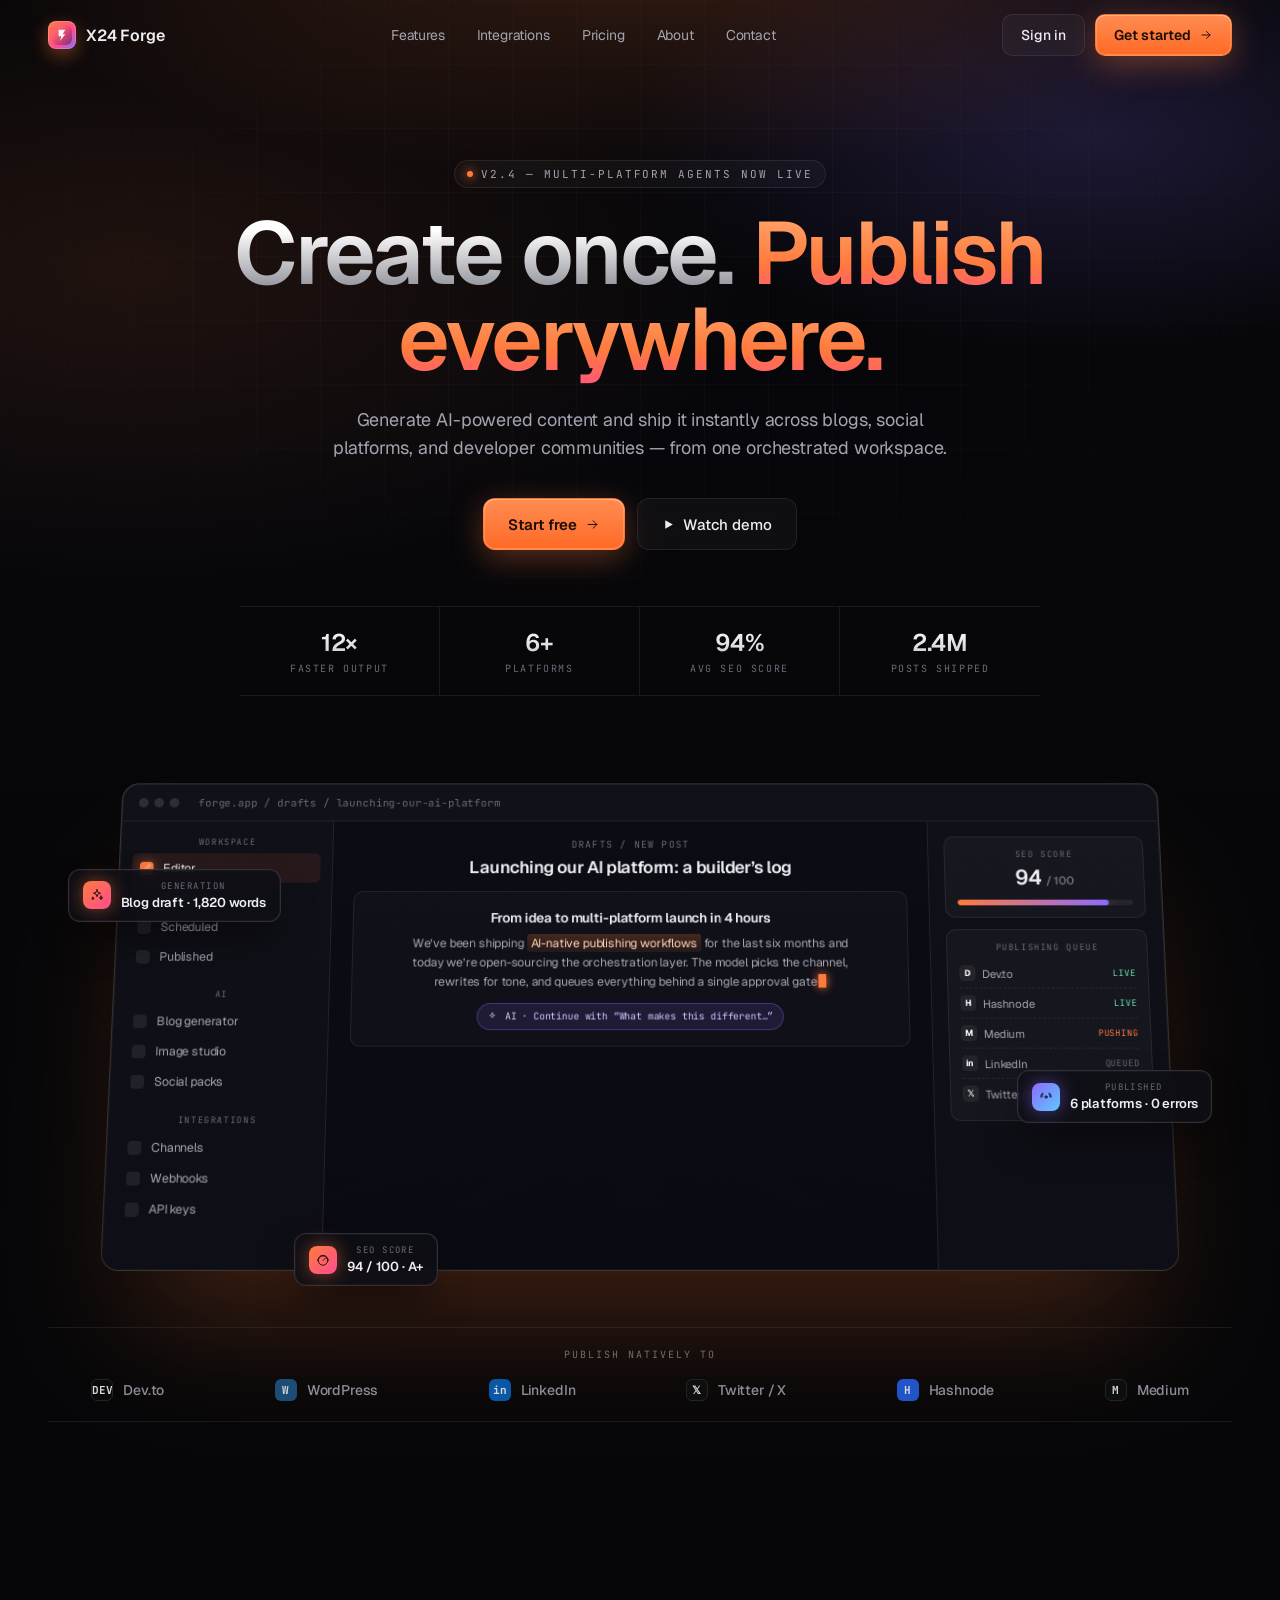
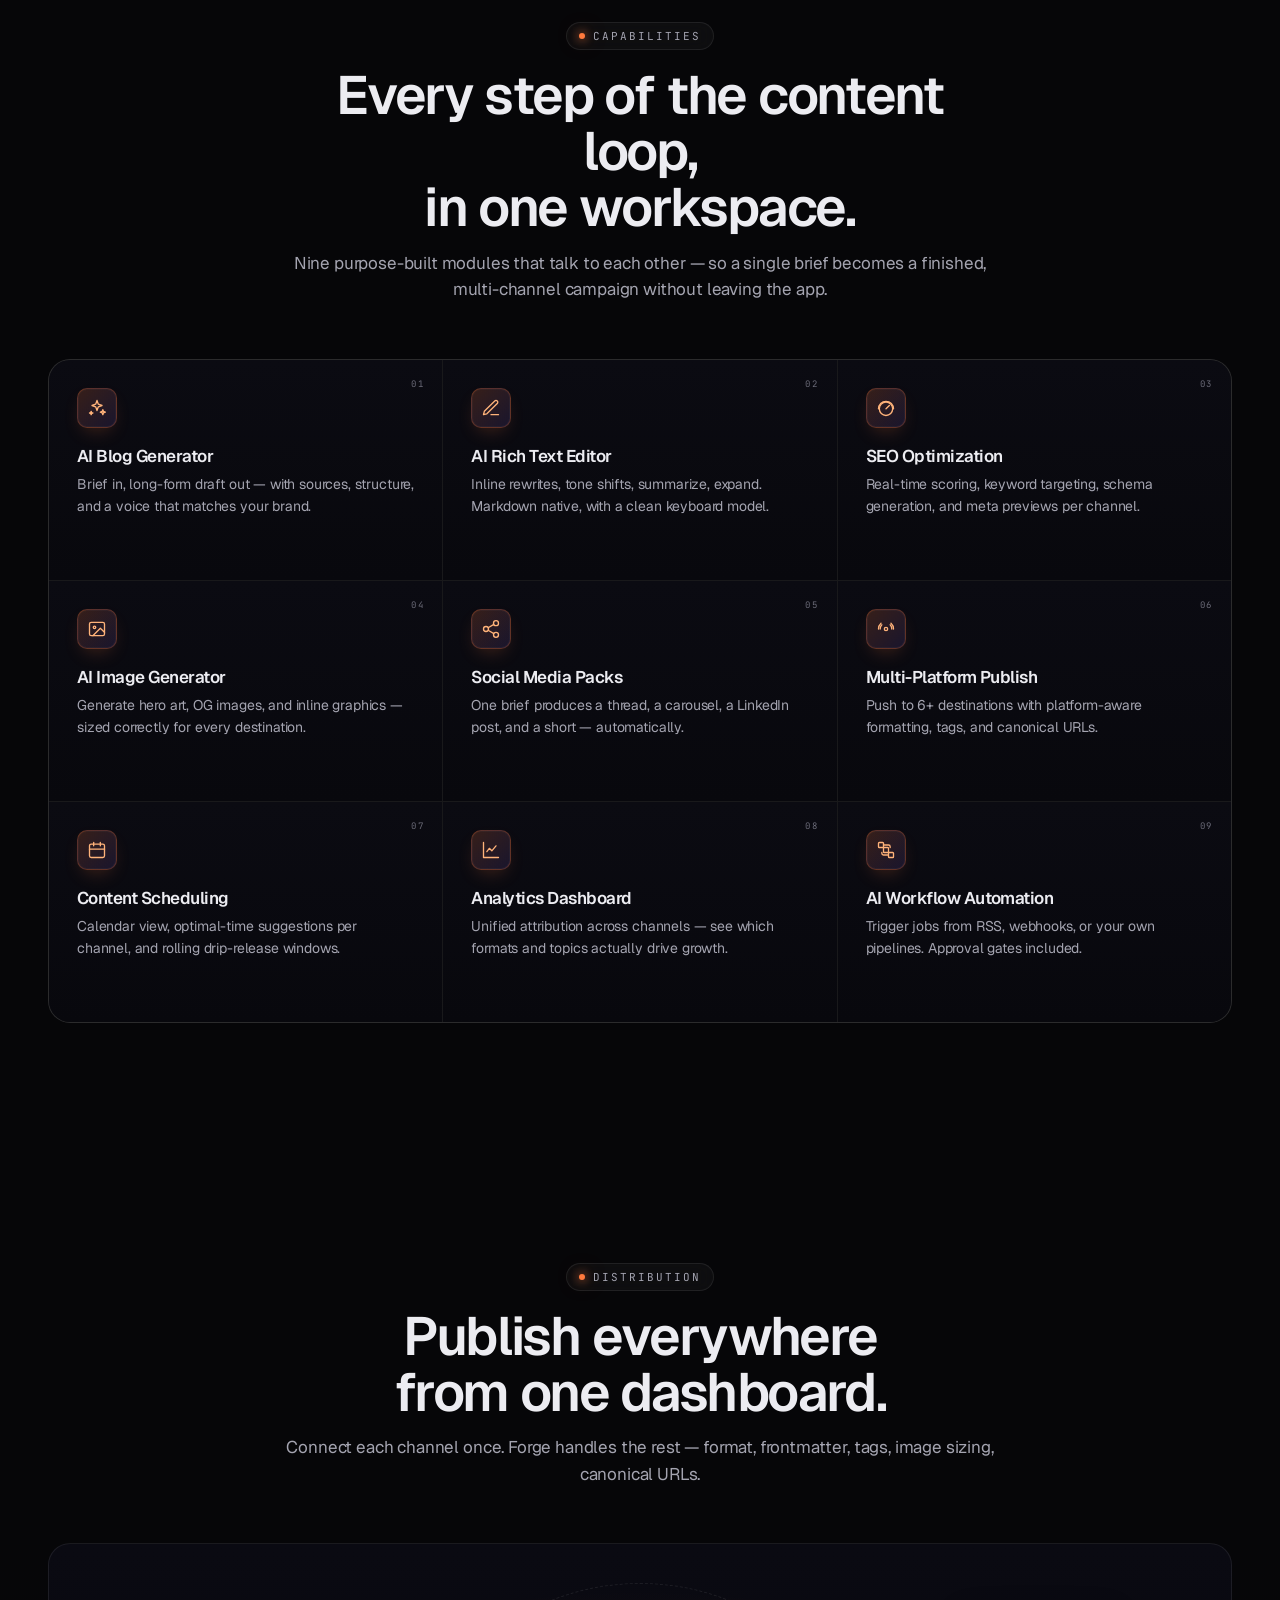
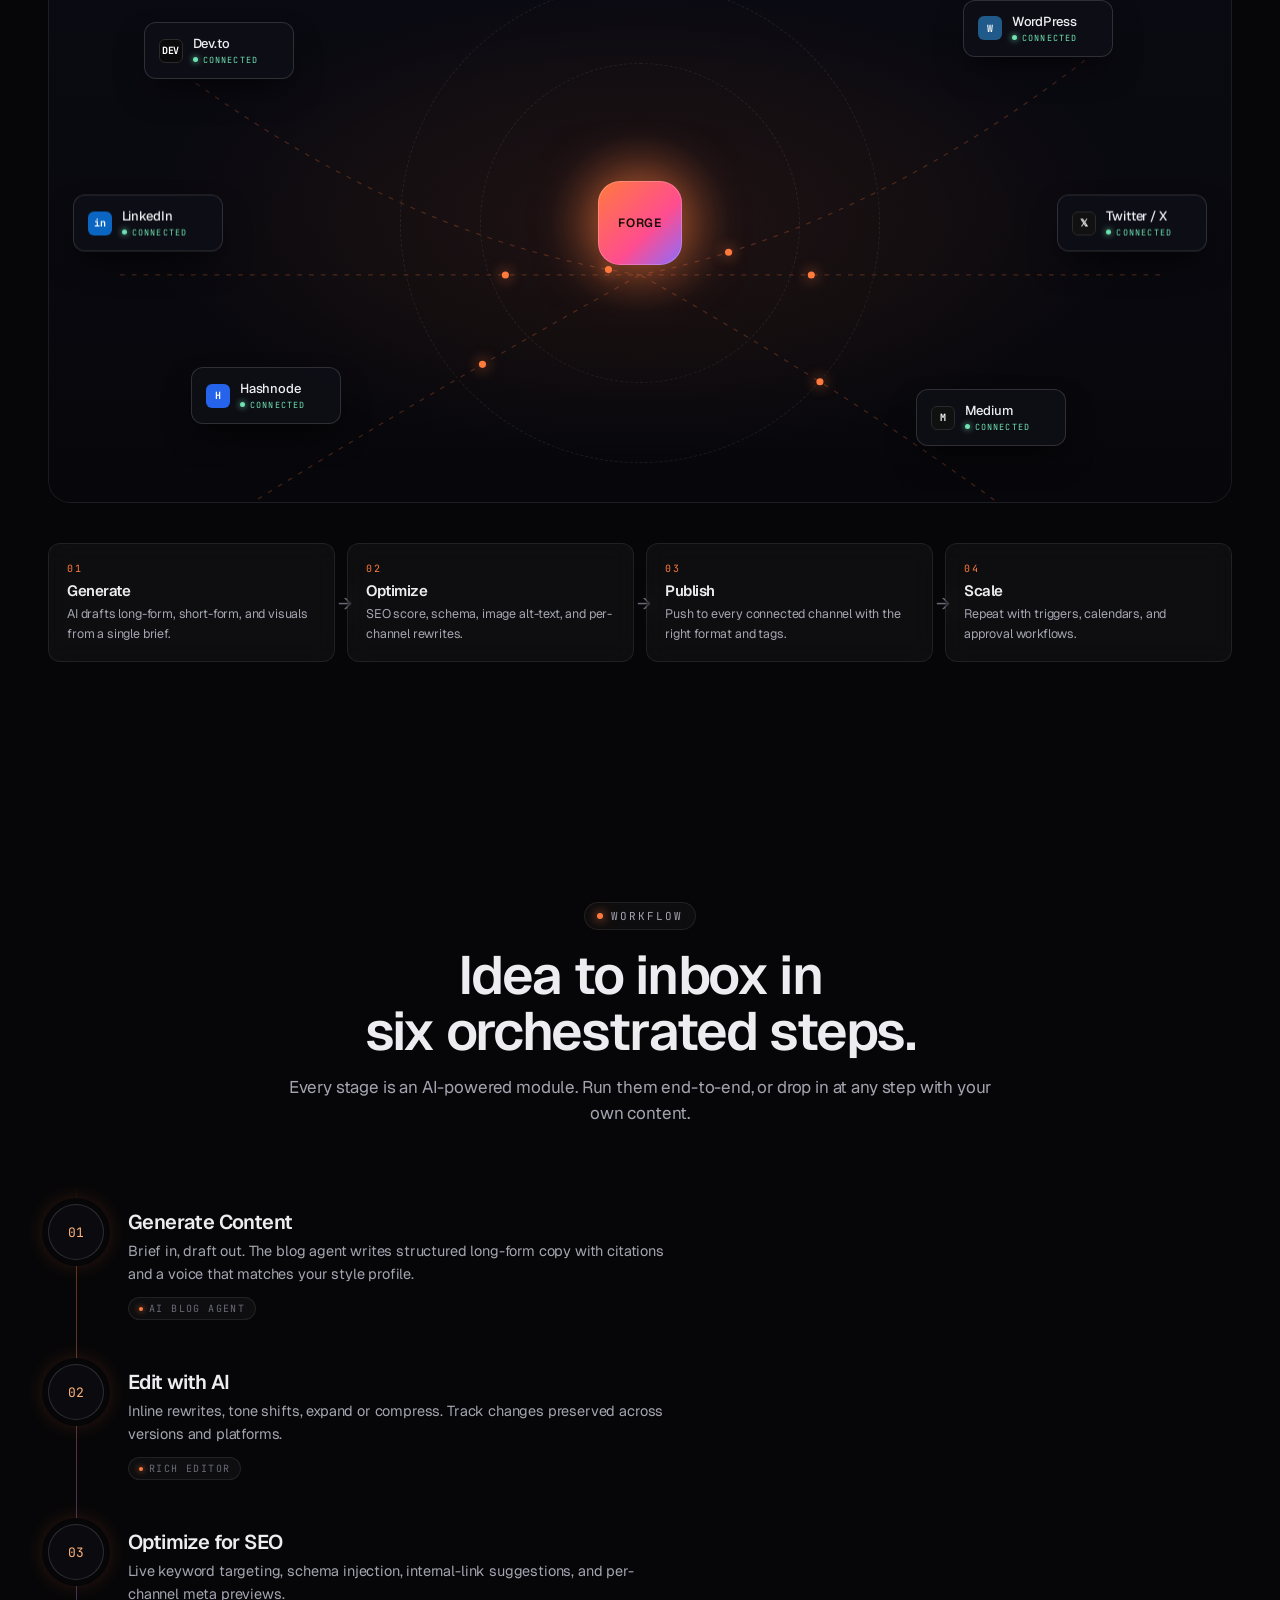
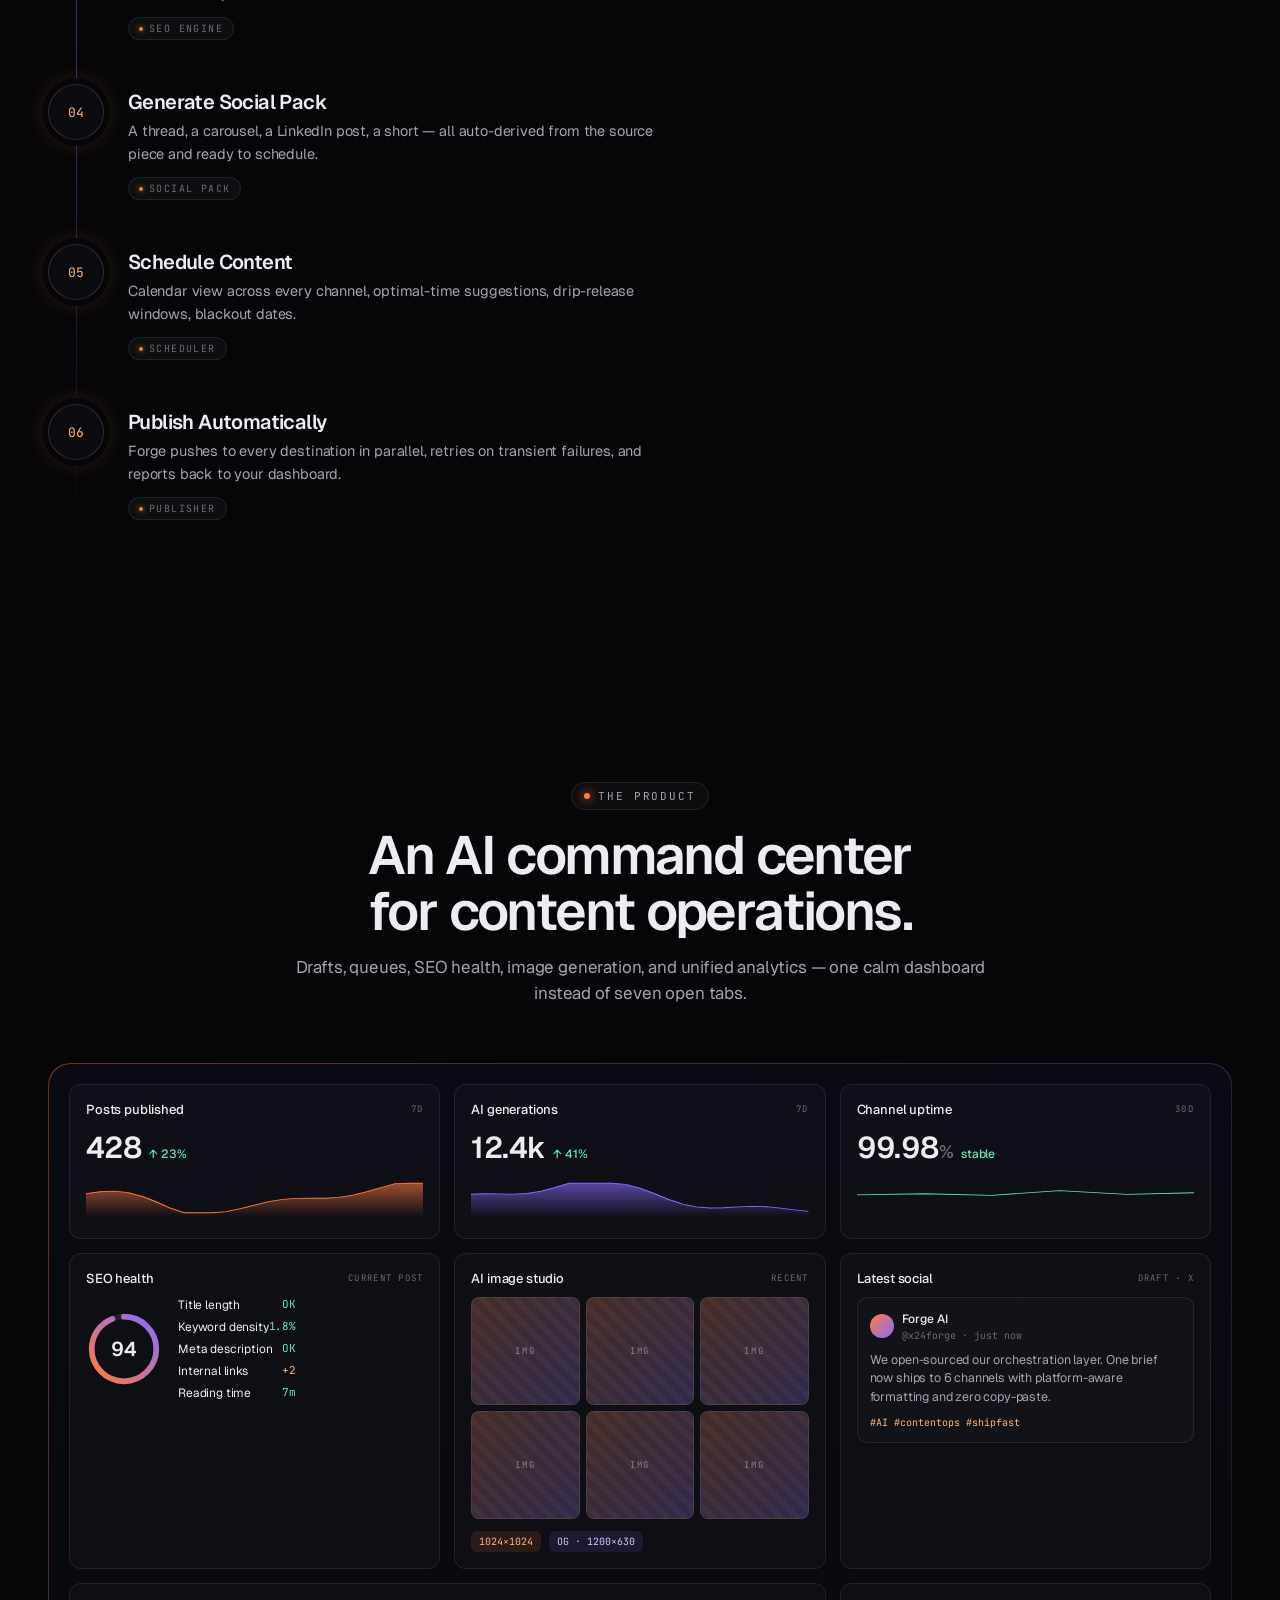
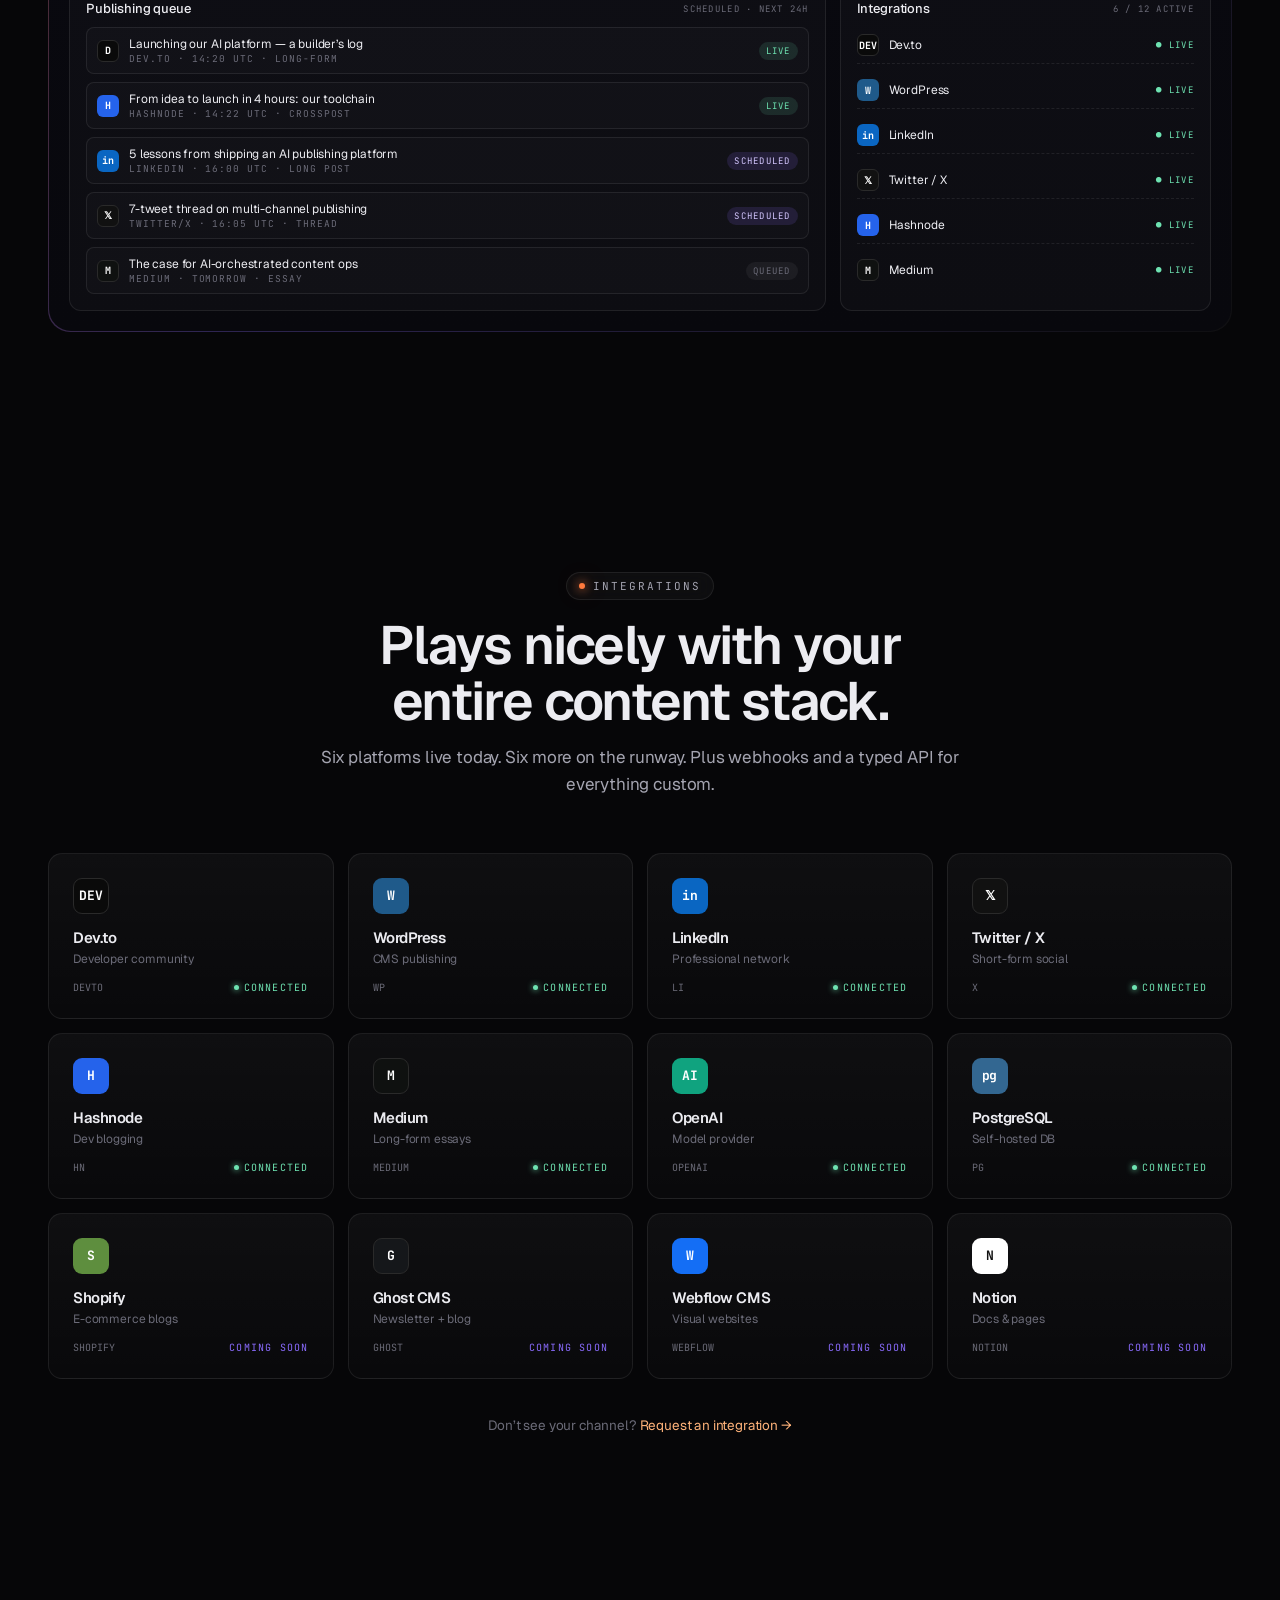
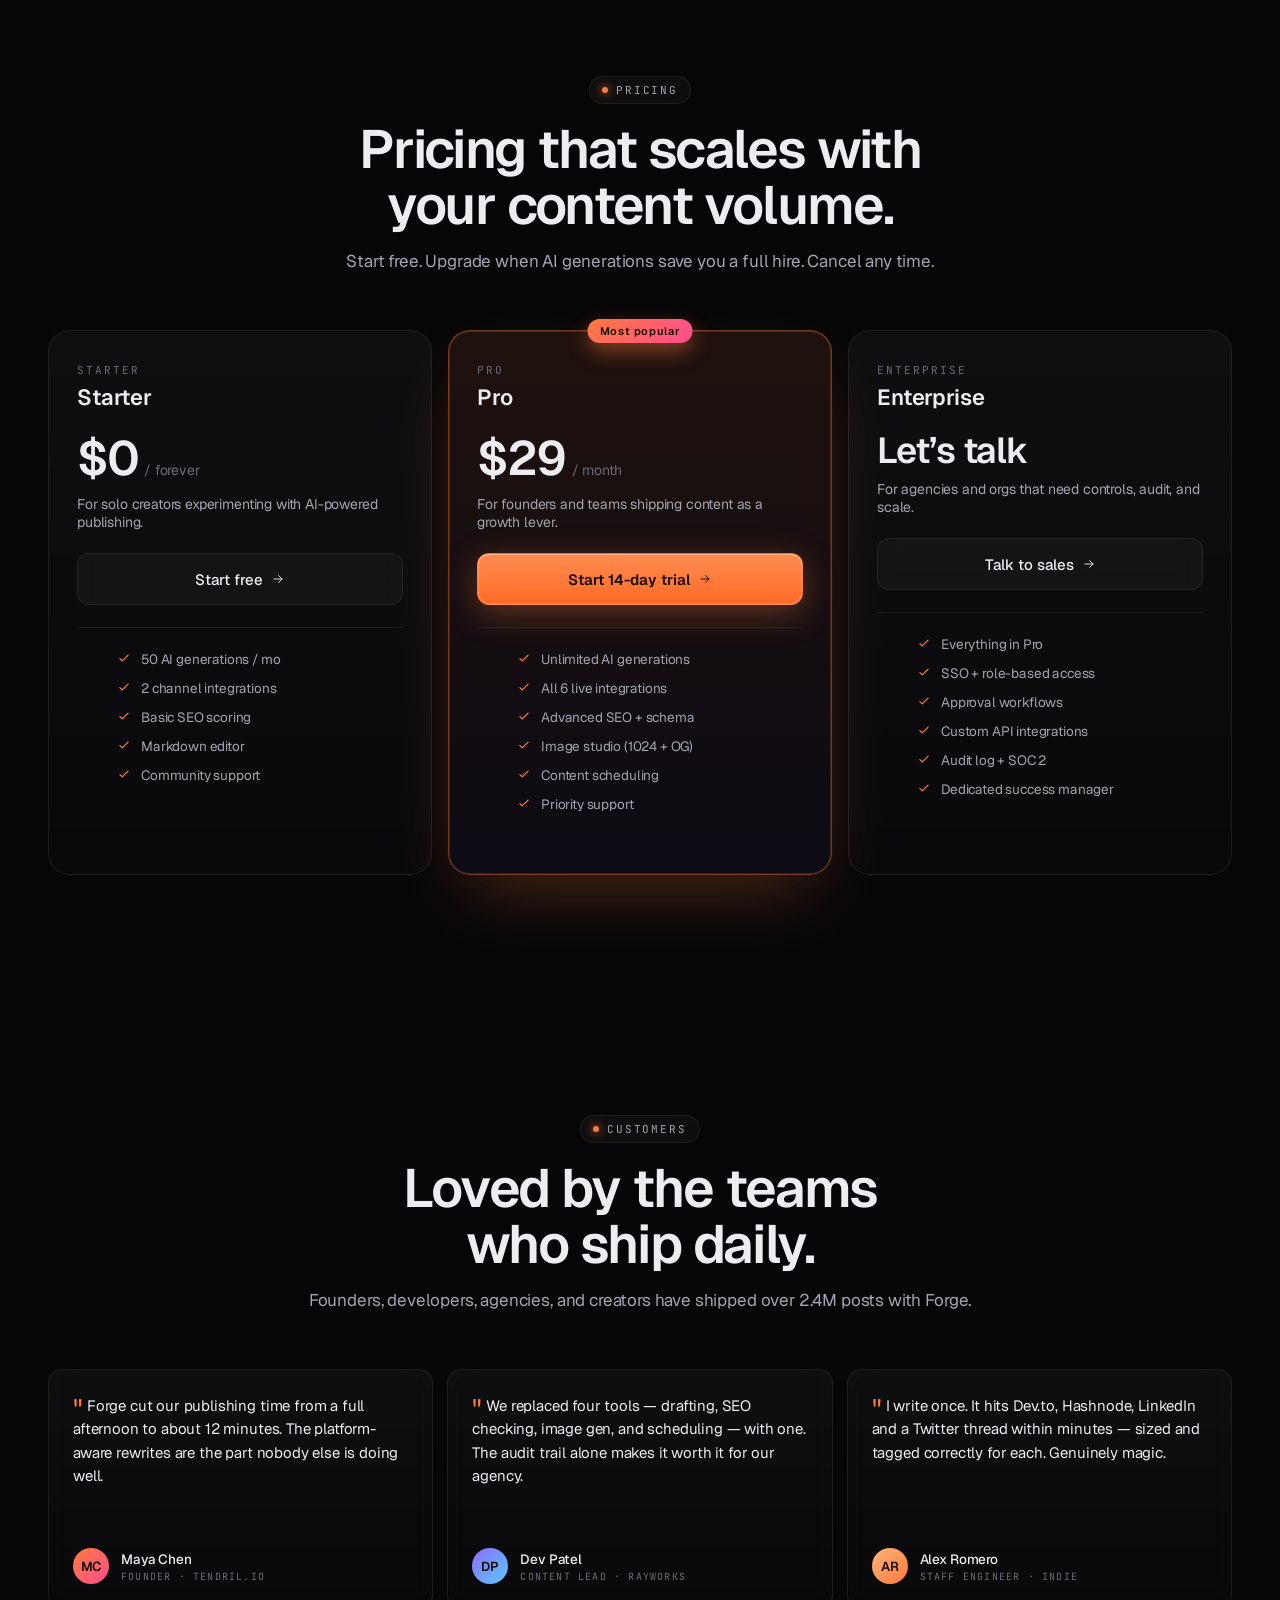
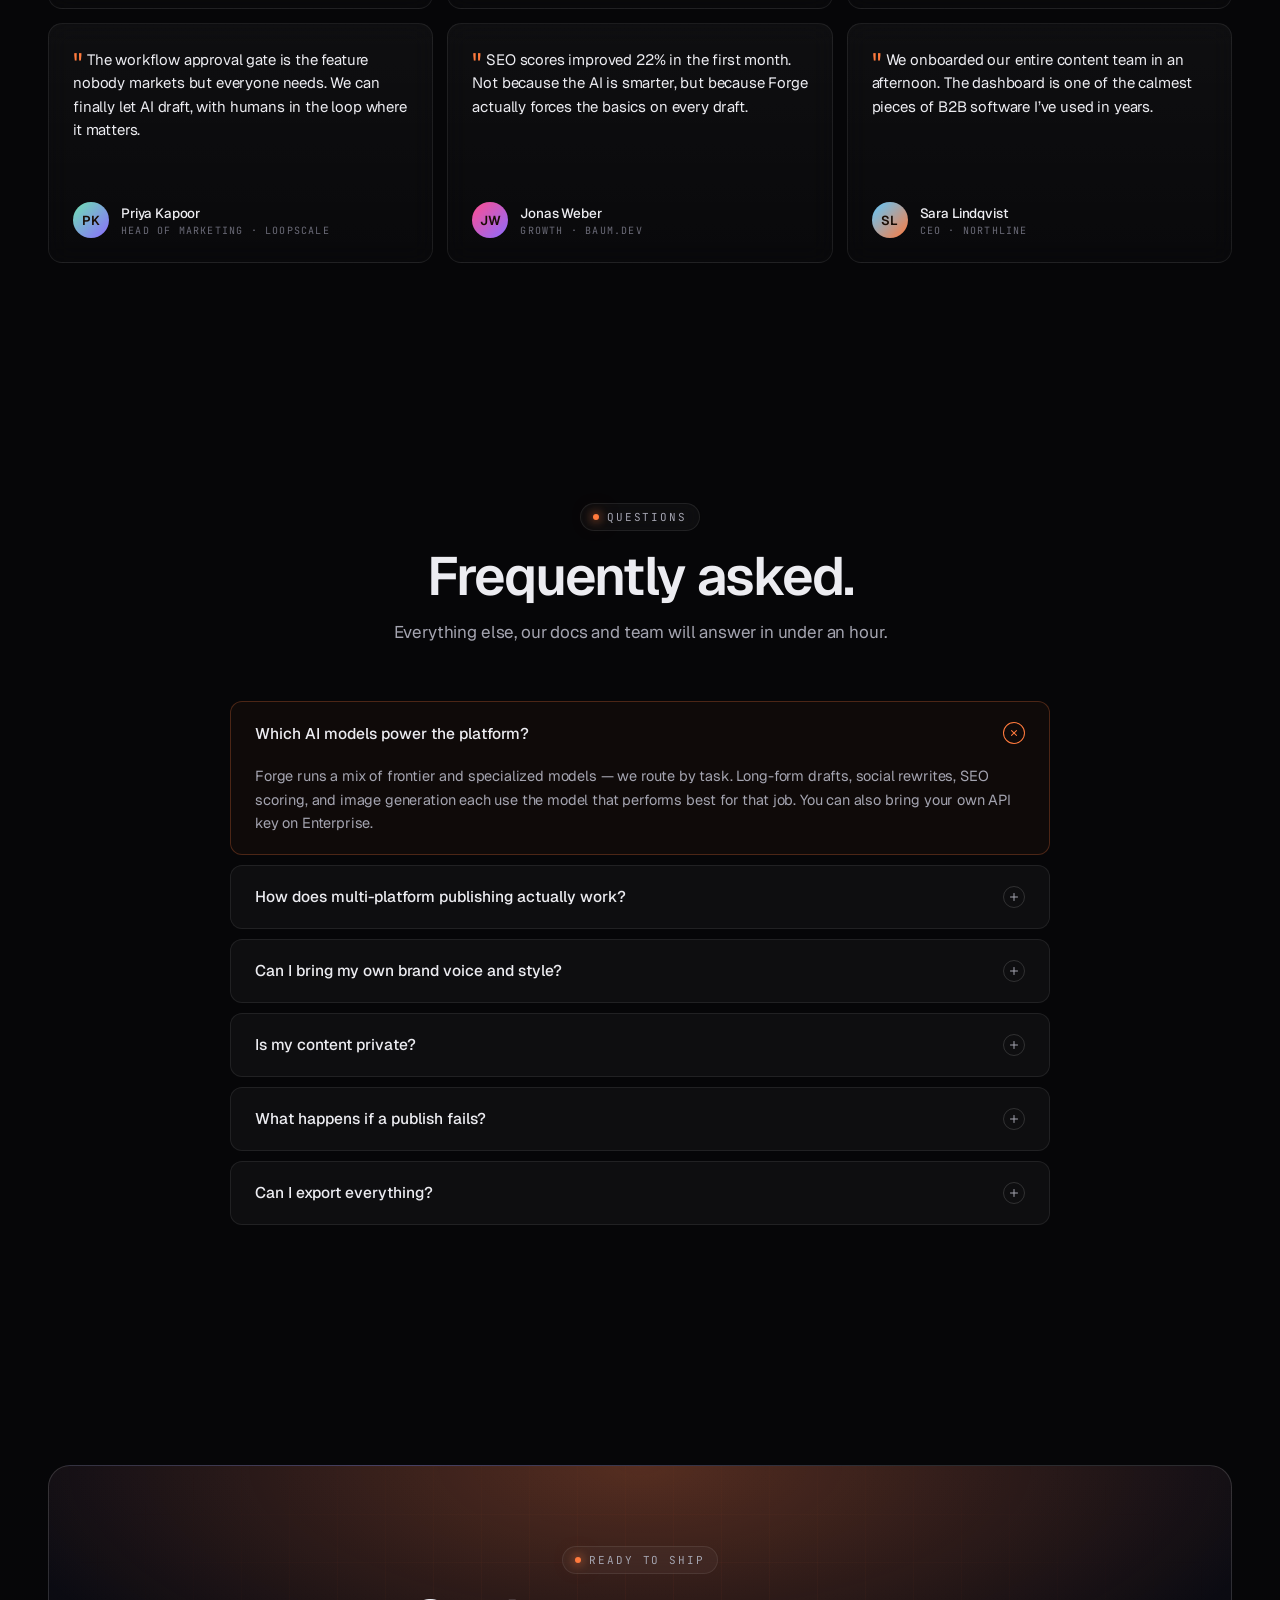
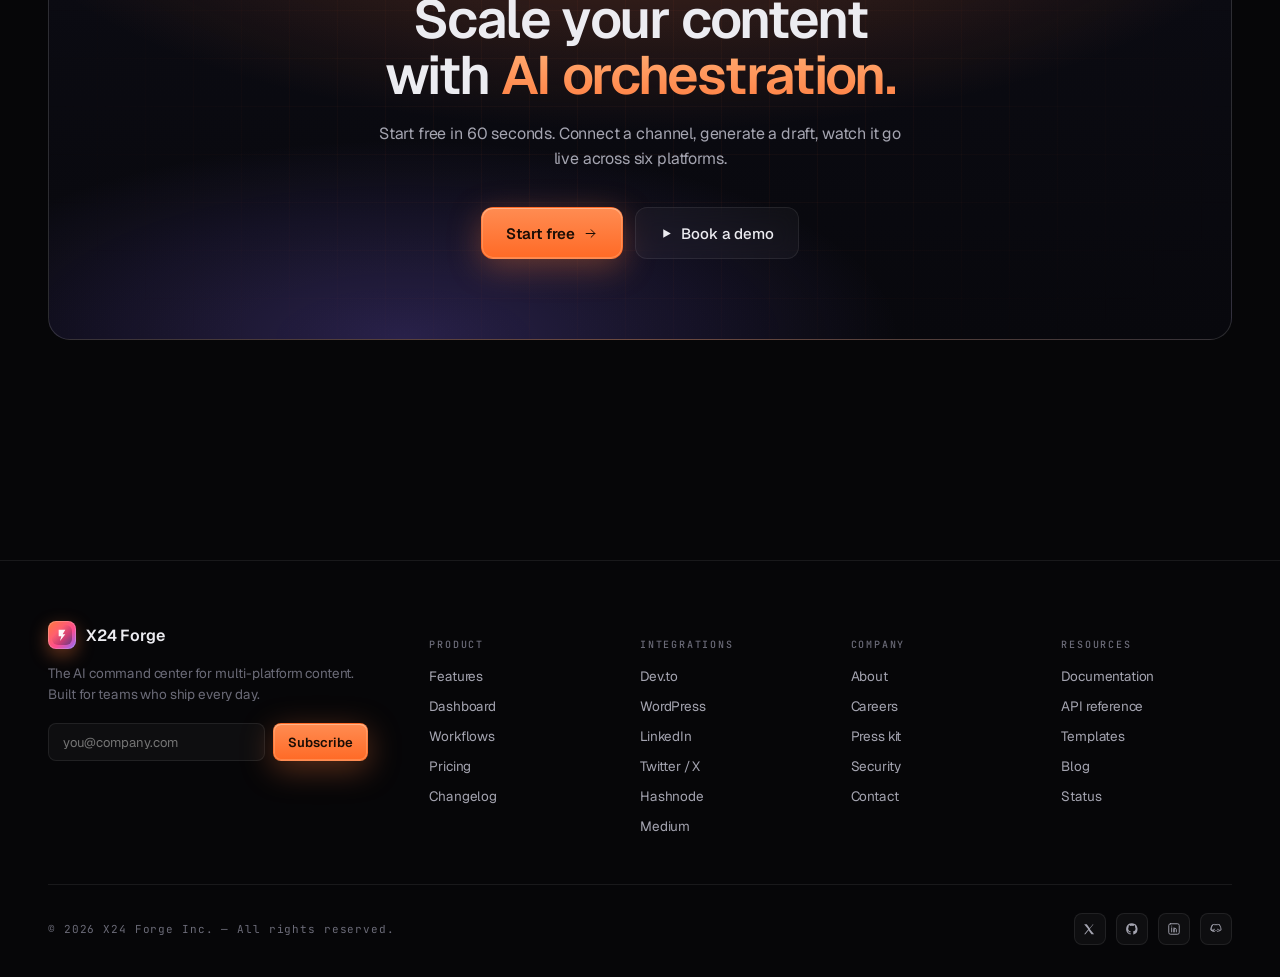
==== ForgeAI/index.html @ 83078c01 "Convert ForgeAI JSX to plain HTML landing page Same design and CSS — no React/Babel dependency. All " ====
<!doctype html>
<html lang="en">
<head>
  <meta charset="utf-8" />
  <meta name="viewport" content="width=device-width, initial-scale=1" />
  <title>X24 Forge — Create Once. Publish Everywhere.</title>
  <link rel="preconnect" href="https://fonts.googleapis.com" />
  <link rel="preconnect" href="https://fonts.gstatic.com" crossorigin />
  <link href="https://fonts.googleapis.com/css2?family=Geist:wght@300;400;500;600;700&family=JetBrains+Mono:wght@400;500;600&display=swap" rel="stylesheet" />
  <link rel="stylesheet" href="styles.css" />
</head>
<body>
<div class="page">

  <!-- ===== NAV ===== -->
  <nav class="nav" id="site-nav">
    <div class="container nav-inner">
      <a href="#" class="logo">
        <span class="logo-mark">
          <svg viewBox="0 0 24 24" fill="none"><path d="M7 4 L17 4 L13 11 L17 11 L9 21 L11 14 L7 14 Z" fill="white" opacity="0.95"/></svg>
        </span>
        <span>X24 Forge</span>
      </a>
      <div class="nav-links">
        <a class="nav-link" href="#features">Features</a>
        <a class="nav-link" href="#integrations">Integrations</a>
        <a class="nav-link" href="#pricing">Pricing</a>
        <a class="nav-link" href="#workflow">About</a>
        <a class="nav-link" href="#cta">Contact</a>
      </div>
      <div class="nav-actions">
        <button class="btn btn-ghost">Sign in</button>
        <button class="btn btn-primary">
          Get started
          <svg width="14" height="14" viewBox="0 0 24 24" fill="none" stroke="currentColor" stroke-width="1.6" stroke-linecap="round" stroke-linejoin="round"><path d="M5 12h14"/><path d="M13 6l6 6-6 6"/></svg>
        </button>
      </div>
    </div>
  </nav>

  <!-- ===== HERO ===== -->
  <section class="hero">
    <div class="container">
      <div class="eyebrow"><span class="dot"></span><span>v2.4 — Multi-platform agents now live</span></div>
      <h1 class="hero-title">
        <span class="grad">Create once.</span> <span class="ember">Publish everywhere.</span>
      </h1>
      <p class="hero-sub">Generate AI-powered content and ship it instantly across blogs, social platforms, and developer communities — from one orchestrated workspace.</p>
      <div class="hero-ctas">
        <button class="btn btn-primary btn-lg">
          Start free
          <svg width="15" height="15" viewBox="0 0 24 24" fill="none" stroke="currentColor" stroke-width="1.6" stroke-linecap="round" stroke-linejoin="round"><path d="M5 12h14"/><path d="M13 6l6 6-6 6"/></svg>
        </button>
        <button class="btn btn-ghost btn-lg">
          <svg width="13" height="13" viewBox="0 0 24 24" fill="currentColor" stroke="none"><polygon points="6 4 20 12 6 20 6 4"/></svg>
          Watch demo
        </button>
      </div>

      <div class="hero-stats">
        <div class="hero-stat"><div class="num">12×</div><div class="lbl">Faster output</div></div>
        <div class="hero-stat"><div class="num">6+</div><div class="lbl">Platforms</div></div>
        <div class="hero-stat"><div class="num">94%</div><div class="lbl">Avg SEO score</div></div>
        <div class="hero-stat"><div class="num">2.4M</div><div class="lbl">Posts shipped</div></div>
      </div>

      <!-- Hero Preview -->
      <div class="hero-preview">
        <div class="float-card fc-1">
          <div class="ic-circle">
            <svg width="14" height="14" viewBox="0 0 24 24" fill="none" stroke="currentColor" stroke-width="1.6" stroke-linecap="round" stroke-linejoin="round"><path d="M12 3l1.6 4.4L18 9l-4.4 1.6L12 15l-1.6-4.4L6 9l4.4-1.6L12 3z"/><path d="M19 14l.8 2.2L22 17l-2.2.8L19 20l-.8-2.2L16 17l2.2-.8L19 14z"/><path d="M5 16l.6 1.6L7 18l-1.4.4L5 20l-.6-1.6L3 18l1.4-.4L5 16z"/></svg>
          </div>
          <div><div class="lbl">Generation</div><div class="val">Blog draft · 1,820 words</div></div>
        </div>
        <div class="float-card fc-2">
          <div class="ic-circle violet">
            <svg width="14" height="14" viewBox="0 0 24 24" fill="none" stroke="currentColor" stroke-width="1.6" stroke-linecap="round" stroke-linejoin="round"><circle cx="12" cy="12" r="2"/><path d="M5 12a7 7 0 0 1 2-5"/><path d="M19 12a7 7 0 0 0-2-5"/><path d="M3 12a9 9 0 0 1 3-7"/><path d="M21 12a9 9 0 0 0-3-7"/></svg>
          </div>
          <div><div class="lbl">Published</div><div class="val">6 platforms · 0 errors</div></div>
        </div>
        <div class="float-card fc-3">
          <div class="ic-circle">
            <svg width="14" height="14" viewBox="0 0 24 24" fill="none" stroke="currentColor" stroke-width="1.6" stroke-linecap="round" stroke-linejoin="round"><circle cx="12" cy="13" r="8"/><path d="M12 13l4-4"/><path d="M3 13a9 9 0 0 1 18 0"/></svg>
          </div>
          <div><div class="lbl">SEO score</div><div class="val">94 / 100 · A+</div></div>
        </div>

        <div class="preview-frame">
          <div class="preview-inner">
            <div class="preview-bar">
              <div class="dot-row"><span></span><span></span><span></span></div>
              <span class="path">forge.app / drafts / launching-our-ai-platform</span>
            </div>
            <div class="preview-body">
              <aside class="preview-side">
                <div class="nav-grp">
                  <div class="label">Workspace</div>
                  <div class="item active"><span class="ic"><svg width="9" height="9" viewBox="0 0 24 24" fill="none" stroke="currentColor" stroke-width="1.6" stroke-linecap="round" stroke-linejoin="round"><path d="M12 20h9"/><path d="M16.5 3.5a2.1 2.1 0 1 1 3 3L7 19l-4 1 1-4 12.5-12.5z"/></svg></span> Editor</div>
                  <div class="item"><span class="ic"></span> Drafts</div>
                  <div class="item"><span class="ic"></span> Scheduled</div>
                  <div class="item"><span class="ic"></span> Published</div>
                </div>
                <div class="nav-grp">
                  <div class="label">AI</div>
                  <div class="item"><span class="ic"></span> Blog generator</div>
                  <div class="item"><span class="ic"></span> Image studio</div>
                  <div class="item"><span class="ic"></span> Social packs</div>
                </div>
                <div class="nav-grp">
                  <div class="label">Integrations</div>
                  <div class="item"><span class="ic"></span> Channels</div>
                  <div class="item"><span class="ic"></span> Webhooks</div>
                  <div class="item"><span class="ic"></span> API keys</div>
                </div>
              </aside>
              <div class="preview-main">
                <div class="crumb">DRAFTS / NEW POST</div>
                <h4>Launching our AI platform: a builder&rsquo;s log</h4>
                <div class="editor">
                  <div class="ln h">From idea to multi-platform launch in 4 hours</div>
                  <div class="ln">We&rsquo;ve been shipping <span class="high">AI-native publishing workflows</span> for the last six months and</div>
                  <div class="ln">today we&rsquo;re open-sourcing the orchestration layer. The model picks the channel,</div>
                  <div class="ln">rewrites for tone, and queues everything behind a single approval gate<span class="typing"></span></div>
                  <div class="ai-suggest">
                    <svg width="10" height="10" viewBox="0 0 24 24" fill="none" stroke="currentColor" stroke-width="1.6" stroke-linecap="round" stroke-linejoin="round"><path d="M12 3l1.6 4.4L18 9l-4.4 1.6L12 15l-1.6-4.4L6 9l4.4-1.6L12 3z"/></svg>
                    AI · Continue with &ldquo;What makes this different…&rdquo;
                  </div>
                </div>
              </div>
              <aside class="preview-right">
                <div class="right-card">
                  <div class="ttl">SEO score</div>
                  <div class="val">94<span class="unit">/ 100</span></div>
                  <div class="meter"></div>
                </div>
                <div class="right-card">
                  <div class="ttl">Publishing queue</div>
                  <div style="margin-top:6px;">
                    <div class="pub-row"><div class="plat"><span class="chip p-devto">D</span> Dev.to</div><span class="status ok">LIVE</span></div>
                    <div class="pub-row"><div class="plat"><span class="chip p-hn">H</span> Hashnode</div><span class="status ok">LIVE</span></div>
                    <div class="pub-row"><div class="plat"><span class="chip p-med">M</span> Medium</div><span class="status run">PUSHING</span></div>
                    <div class="pub-row"><div class="plat"><span class="chip p-li">in</span> LinkedIn</div><span class="status q">QUEUED</span></div>
                    <div class="pub-row"><div class="plat"><span class="chip p-x">𝕏</span> Twitter/X</div><span class="status q">QUEUED</span></div>
                  </div>
                </div>
              </aside>
            </div>
          </div>
        </div>
      </div>

      <div class="logo-strip">
        <div class="label">Publish natively to</div>
        <div class="row">
          <div class="plat-chip"><span class="pmark p-devto">DEV</span><span>Dev.to</span></div>
          <div class="plat-chip"><span class="pmark p-wp">W</span><span>WordPress</span></div>
          <div class="plat-chip"><span class="pmark p-li">in</span><span>LinkedIn</span></div>
          <div class="plat-chip"><span class="pmark p-x">𝕏</span><span>Twitter / X</span></div>
          <div class="plat-chip"><span class="pmark p-hn">H</span><span>Hashnode</span></div>
          <div class="plat-chip"><span class="pmark p-med">M</span><span>Medium</span></div>
        </div>
      </div>
    </div>
  </section>

  <!-- ===== FEATURES ===== -->
  <section class="section" id="features">
    <div class="container">
      <div class="section-head reveal">
        <div class="eyebrow"><span class="dot"></span>Capabilities</div>
        <h2>Every step of the content loop,<br/>in one workspace.</h2>
        <p>Nine purpose-built modules that talk to each other — so a single brief becomes a finished, multi-channel campaign without leaving the app.</p>
      </div>
      <div class="features-grid reveal">
        <div class="feature-card">
          <div class="badge mono">01</div>
          <div class="feature-icon"><svg width="20" height="20" viewBox="0 0 24 24" fill="none" stroke="currentColor" stroke-width="1.6" stroke-linecap="round" stroke-linejoin="round"><path d="M12 3l1.6 4.4L18 9l-4.4 1.6L12 15l-1.6-4.4L6 9l4.4-1.6L12 3z"/><path d="M19 14l.8 2.2L22 17l-2.2.8L19 20l-.8-2.2L16 17l2.2-.8L19 14z"/><path d="M5 16l.6 1.6L7 18l-1.4.4L5 20l-.6-1.6L3 18l1.4-.4L5 16z"/></svg></div>
          <h3>AI Blog Generator</h3>
          <p>Brief in, long-form draft out — with sources, structure, and a voice that matches your brand.</p>
        </div>
        <div class="feature-card">
          <div class="badge mono">02</div>
          <div class="feature-icon"><svg width="20" height="20" viewBox="0 0 24 24" fill="none" stroke="currentColor" stroke-width="1.6" stroke-linecap="round" stroke-linejoin="round"><path d="M12 20h9"/><path d="M16.5 3.5a2.1 2.1 0 1 1 3 3L7 19l-4 1 1-4 12.5-12.5z"/></svg></div>
          <h3>AI Rich Text Editor</h3>
          <p>Inline rewrites, tone shifts, summarize, expand. Markdown native, with a clean keyboard model.</p>
        </div>
        <div class="feature-card">
          <div class="badge mono">03</div>
          <div class="feature-icon"><svg width="20" height="20" viewBox="0 0 24 24" fill="none" stroke="currentColor" stroke-width="1.6" stroke-linecap="round" stroke-linejoin="round"><circle cx="12" cy="13" r="8"/><path d="M12 13l4-4"/><path d="M3 13a9 9 0 0 1 18 0"/></svg></div>
          <h3>SEO Optimization</h3>
          <p>Real-time scoring, keyword targeting, schema generation, and meta previews per channel.</p>
        </div>
        <div class="feature-card">
          <div class="badge mono">04</div>
          <div class="feature-icon"><svg width="20" height="20" viewBox="0 0 24 24" fill="none" stroke="currentColor" stroke-width="1.6" stroke-linecap="round" stroke-linejoin="round"><rect x="3" y="4" width="18" height="16" rx="2"/><circle cx="9" cy="10" r="1.5"/><path d="M21 16l-5-5-9 9"/></svg></div>
          <h3>AI Image Generator</h3>
          <p>Generate hero art, OG images, and inline graphics — sized correctly for every destination.</p>
        </div>
        <div class="feature-card">
          <div class="badge mono">05</div>
          <div class="feature-icon"><svg width="20" height="20" viewBox="0 0 24 24" fill="none" stroke="currentColor" stroke-width="1.6" stroke-linecap="round" stroke-linejoin="round"><circle cx="18" cy="5" r="3"/><circle cx="6" cy="12" r="3"/><circle cx="18" cy="19" r="3"/><path d="M8.6 13.5L15.4 17.5"/><path d="M15.4 6.5L8.6 10.5"/></svg></div>
          <h3>Social Media Packs</h3>
          <p>One brief produces a thread, a carousel, a LinkedIn post, and a short — automatically.</p>
        </div>
        <div class="feature-card">
          <div class="badge mono">06</div>
          <div class="feature-icon"><svg width="20" height="20" viewBox="0 0 24 24" fill="none" stroke="currentColor" stroke-width="1.6" stroke-linecap="round" stroke-linejoin="round"><circle cx="12" cy="12" r="2"/><path d="M5 12a7 7 0 0 1 2-5"/><path d="M19 12a7 7 0 0 0-2-5"/><path d="M3 12a9 9 0 0 1 3-7"/><path d="M21 12a9 9 0 0 0-3-7"/></svg></div>
          <h3>Multi-Platform Publish</h3>
          <p>Push to 6+ destinations with platform-aware formatting, tags, and canonical URLs.</p>
        </div>
        <div class="feature-card">
          <div class="badge mono">07</div>
          <div class="feature-icon"><svg width="20" height="20" viewBox="0 0 24 24" fill="none" stroke="currentColor" stroke-width="1.6" stroke-linecap="round" stroke-linejoin="round"><rect x="3" y="5" width="18" height="16" rx="2"/><path d="M16 3v4"/><path d="M8 3v4"/><path d="M3 11h18"/></svg></div>
          <h3>Content Scheduling</h3>
          <p>Calendar view, optimal-time suggestions per channel, and rolling drip-release windows.</p>
        </div>
        <div class="feature-card">
          <div class="badge mono">08</div>
          <div class="feature-icon"><svg width="20" height="20" viewBox="0 0 24 24" fill="none" stroke="currentColor" stroke-width="1.6" stroke-linecap="round" stroke-linejoin="round"><path d="M3 3v18h18"/><path d="M7 14l3-4 3 3 5-6"/></svg></div>
          <h3>Analytics Dashboard</h3>
          <p>Unified attribution across channels — see which formats and topics actually drive growth.</p>
        </div>
        <div class="feature-card">
          <div class="badge mono">09</div>
          <div class="feature-icon"><svg width="20" height="20" viewBox="0 0 24 24" fill="none" stroke="currentColor" stroke-width="1.6" stroke-linecap="round" stroke-linejoin="round"><rect x="3" y="3" width="6" height="6" rx="1"/><rect x="15" y="15" width="6" height="6" rx="1"/><rect x="9" y="9" width="6" height="6" rx="1"/><path d="M9 6h6a2 2 0 0 1 2 2v1"/><path d="M15 18H9a2 2 0 0 1-2-2v-1"/></svg></div>
          <h3>AI Workflow Automation</h3>
          <p>Trigger jobs from RSS, webhooks, or your own pipelines. Approval gates included.</p>
        </div>
      </div>
    </div>
  </section>

  <!-- ===== PUBLISH HUB ===== -->
  <section class="section" id="publish">
    <div class="container">
      <div class="section-head reveal">
        <div class="eyebrow"><span class="dot"></span>Distribution</div>
        <h2>Publish everywhere<br/>from one dashboard.</h2>
        <p>Connect each channel once. Forge handles the rest — format, frontmatter, tags, image sizing, canonical URLs.</p>
      </div>

      <div class="hub reveal">
        <div class="hub-ring r1"></div>
        <div class="hub-ring r2"></div>
        <svg class="hub-lines" viewBox="0 0 1000 560" preserveAspectRatio="none">
          <g><path d="M 100 100 Q 300 250 500 280"/><circle r="3" class="pulse-dot"><animateMotion dur="3s" repeatCount="indefinite" path="M 100 100 Q 300 250 500 280"/></circle></g>
          <g><path d="M 900 80 Q 700 240 500 280"/><circle r="3" class="pulse-dot"><animateMotion dur="3.4s" repeatCount="indefinite" path="M 900 80 Q 700 240 500 280"/></circle></g>
          <g><path d="M 60 280 Q 280 280 500 280"/><circle r="3" class="pulse-dot"><animateMotion dur="3.8s" repeatCount="indefinite" path="M 60 280 Q 280 280 500 280"/></circle></g>
          <g><path d="M 940 280 Q 720 280 500 280"/><circle r="3" class="pulse-dot"><animateMotion dur="4.2s" repeatCount="indefinite" path="M 940 280 Q 720 280 500 280"/></circle></g>
          <g><path d="M 160 480 Q 320 380 500 280"/><circle r="3" class="pulse-dot"><animateMotion dur="4.6s" repeatCount="indefinite" path="M 160 480 Q 320 380 500 280"/></circle></g>
          <g><path d="M 840 500 Q 680 380 500 280"/><circle r="3" class="pulse-dot"><animateMotion dur="5s" repeatCount="indefinite" path="M 840 500 Q 680 380 500 280"/></circle></g>
        </svg>
        <div class="hub-center"><div class="hub-core">FORGE</div></div>
        <div class="hub-node n1"><span class="pmark p-devto">DEV</span><div><div class="name">Dev.to</div><div class="status"><span class="live"></span>CONNECTED</div></div></div>
        <div class="hub-node n2"><span class="pmark p-wp">W</span><div><div class="name">WordPress</div><div class="status"><span class="live"></span>CONNECTED</div></div></div>
        <div class="hub-node n3"><span class="pmark p-li">in</span><div><div class="name">LinkedIn</div><div class="status"><span class="live"></span>CONNECTED</div></div></div>
        <div class="hub-node n4"><span class="pmark p-x">𝕏</span><div><div class="name">Twitter / X</div><div class="status"><span class="live"></span>CONNECTED</div></div></div>
        <div class="hub-node n5"><span class="pmark p-hn">H</span><div><div class="name">Hashnode</div><div class="status"><span class="live"></span>CONNECTED</div></div></div>
        <div class="hub-node n6"><span class="pmark p-med">M</span><div><div class="name">Medium</div><div class="status"><span class="live"></span>CONNECTED</div></div></div>
      </div>

      <div class="pipeline reveal">
        <div class="pipe-step"><div class="num">01</div><h4>Generate</h4><p>AI drafts long-form, short-form, and visuals from a single brief.</p></div>
        <div class="pipe-step"><div class="num">02</div><h4>Optimize</h4><p>SEO score, schema, image alt-text, and per-channel rewrites.</p></div>
        <div class="pipe-step"><div class="num">03</div><h4>Publish</h4><p>Push to every connected channel with the right format and tags.</p></div>
        <div class="pipe-step"><div class="num">04</div><h4>Scale</h4><p>Repeat with triggers, calendars, and approval workflows.</p></div>
      </div>
    </div>
  </section>

  <!-- ===== WORKFLOW ===== -->
  <section class="section" id="workflow">
    <div class="container">
      <div class="section-head reveal">
        <div class="eyebrow"><span class="dot"></span>Workflow</div>
        <h2>Idea to inbox in<br/>six orchestrated steps.</h2>
        <p>Every stage is an AI-powered module. Run them end-to-end, or drop in at any step with your own content.</p>
      </div>
      <div class="workflow reveal">
        <div class="wf-step"><div class="marker mono">01</div><div class="content"><h3>Generate Content</h3><p>Brief in, draft out. The blog agent writes structured long-form copy with citations and a voice that matches your style profile.</p><span class="tag"><span class="dot"></span>AI BLOG AGENT</span></div></div>
        <div class="wf-step"><div class="marker mono">02</div><div class="content"><h3>Edit with AI</h3><p>Inline rewrites, tone shifts, expand or compress. Track changes preserved across versions and platforms.</p><span class="tag"><span class="dot"></span>RICH EDITOR</span></div></div>
        <div class="wf-step"><div class="marker mono">03</div><div class="content"><h3>Optimize for SEO</h3><p>Live keyword targeting, schema injection, internal-link suggestions, and per-channel meta previews.</p><span class="tag"><span class="dot"></span>SEO ENGINE</span></div></div>
        <div class="wf-step"><div class="marker mono">04</div><div class="content"><h3>Generate Social Pack</h3><p>A thread, a carousel, a LinkedIn post, a short — all auto-derived from the source piece and ready to schedule.</p><span class="tag"><span class="dot"></span>SOCIAL PACK</span></div></div>
        <div class="wf-step"><div class="marker mono">05</div><div class="content"><h3>Schedule Content</h3><p>Calendar view across every channel, optimal-time suggestions, drip-release windows, blackout dates.</p><span class="tag"><span class="dot"></span>SCHEDULER</span></div></div>
        <div class="wf-step"><div class="marker mono">06</div><div class="content"><h3>Publish Automatically</h3><p>Forge pushes to every destination in parallel, retries on transient failures, and reports back to your dashboard.</p><span class="tag"><span class="dot"></span>PUBLISHER</span></div></div>
      </div>
    </div>
  </section>

  <!-- ===== DASHBOARD PREVIEW ===== -->
  <section class="section" id="dashboard">
    <div class="container">
      <div class="section-head reveal">
        <div class="eyebrow"><span class="dot"></span>The product</div>
        <h2>An AI command center<br/>for content operations.</h2>
        <p>Drafts, queues, SEO health, image generation, and unified analytics — one calm dashboard instead of seven open tabs.</p>
      </div>
      <div class="dash-wrap reveal">
        <div class="dash">
          <div class="dash-grid">
            <div class="dash-cell col-4">
              <div class="head"><span class="ttl">Posts published</span><span class="sub mono">7D</span></div>
              <div class="kpi-row"><span class="kpi">428</span><span style="font-size:12px;color:#6ee2b1;font-weight:500;">↑ 23%</span></div>
              <svg class="sparkline" id="spark1" viewBox="0 0 300 72" preserveAspectRatio="none">
                <defs><linearGradient id="g1" x1="0" x2="0" y1="0" y2="1"><stop offset="0%" stop-color="#ff7a3d" stop-opacity="0.6"/><stop offset="100%" stop-color="#ff7a3d" stop-opacity="0"/></linearGradient></defs>
              </svg>
            </div>
            <div class="dash-cell col-4">
              <div class="head"><span class="ttl">AI generations</span><span class="sub mono">7D</span></div>
              <div class="kpi-row"><span class="kpi">12.4k</span><span style="font-size:12px;color:#6ee2b1;font-weight:500;">↑ 41%</span></div>
              <svg class="sparkline" id="spark2" viewBox="0 0 300 72" preserveAspectRatio="none">
                <defs><linearGradient id="g2" x1="0" x2="0" y1="0" y2="1"><stop offset="0%" stop-color="#8b6cff" stop-opacity="0.6"/><stop offset="100%" stop-color="#8b6cff" stop-opacity="0"/></linearGradient></defs>
              </svg>
            </div>
            <div class="dash-cell col-4">
              <div class="head"><span class="ttl">Channel uptime</span><span class="sub mono">30D</span></div>
              <div class="kpi-row"><span class="kpi">99.98<span style="font-size:18px;color:var(--text-mute)">%</span></span><span style="font-size:12px;color:#6ee2b1;font-weight:500;">stable</span></div>
              <svg class="sparkline" viewBox="0 0 300 72" preserveAspectRatio="none">
                <path d="M 0 30 L 60 28 L 120 31 L 180 22 L 240 29 L 300 26" stroke="#6ee2b1" stroke-width="1.6" fill="none"/>
                <path d="M 0 60 L 300 60" stroke="rgba(255,255,255,0.06)" stroke-dasharray="2 4"/>
              </svg>
            </div>

            <div class="dash-cell col-4">
              <div class="head"><span class="ttl">SEO health</span><span class="sub mono">CURRENT POST</span></div>
              <div class="seo-score" style="margin-top:6px;">
                <div class="seo-ring">
                  <svg viewBox="0 0 80 80">
                    <circle cx="40" cy="40" r="34" stroke="rgba(255,255,255,0.08)" stroke-width="6" fill="none"/>
                    <circle cx="40" cy="40" r="34" stroke="url(#seoG)" stroke-width="6" fill="none" stroke-dasharray="200.8 213.6" stroke-linecap="round"/>
                    <defs><linearGradient id="seoG" x1="0" y1="0" x2="1" y2="1"><stop offset="0%" stop-color="#ff7a3d"/><stop offset="100%" stop-color="#8b6cff"/></linearGradient></defs>
                  </svg>
                  <div class="num">94</div>
                </div>
                <div class="seo-list">
                  <div class="row"><span>Title length</span><span class="v">OK</span></div>
                  <div class="row"><span>Keyword density</span><span class="v">1.8%</span></div>
                  <div class="row"><span>Meta description</span><span class="v">OK</span></div>
                  <div class="row"><span>Internal links</span><span class="v warn">+2</span></div>
                  <div class="row"><span>Reading time</span><span class="v">7m</span></div>
                </div>
              </div>
            </div>
            <div class="dash-cell col-4">
              <div class="head"><span class="ttl">AI image studio</span><span class="sub mono">RECENT</span></div>
              <div class="gen-images">
                <div class="img"></div><div class="img"></div><div class="img"></div>
                <div class="img"></div><div class="img"></div><div class="img"></div>
              </div>
              <div style="margin-top:12px;display:flex;gap:8px;">
                <span class="mono" style="font-size:10px;padding:4px 8px;border-radius:6px;background:rgba(255,122,61,0.12);color:var(--ember-2)">1024×1024</span>
                <span class="mono" style="font-size:10px;padding:4px 8px;border-radius:6px;background:rgba(139,108,255,0.12);color:#d4c7ff">OG · 1200×630</span>
              </div>
            </div>
            <div class="dash-cell col-4">
              <div class="head"><span class="ttl">Latest social</span><span class="sub mono">DRAFT · X</span></div>
              <div class="social-card">
                <div class="author">
                  <div class="avatar"></div>
                  <div><div class="name">Forge AI</div><div class="handle mono">@x24forge · just now</div></div>
                </div>
                We open-sourced our orchestration layer. One brief now ships to 6 channels with platform-aware formatting and zero copy-paste.
                <div class="tag-row mono"><span>#AI</span><span>#contentops</span><span>#shipfast</span></div>
              </div>
            </div>

            <div class="dash-cell col-8">
              <div class="head"><span class="ttl">Publishing queue</span><span class="sub mono">SCHEDULED · NEXT 24H</span></div>
              <div class="queue-list">
                <div class="queue-item"><span class="qmark p-devto">D</span><div><div class="title">Launching our AI platform — a builder&rsquo;s log</div><div class="meta">DEV.TO · 14:20 UTC · LONG-FORM</div></div><span class="stat live">LIVE</span></div>
                <div class="queue-item"><span class="qmark p-hn">H</span><div><div class="title">From idea to launch in 4 hours: our toolchain</div><div class="meta">HASHNODE · 14:22 UTC · CROSSPOST</div></div><span class="stat live">LIVE</span></div>
                <div class="queue-item"><span class="qmark p-li">in</span><div><div class="title">5 lessons from shipping an AI publishing platform</div><div class="meta">LINKEDIN · 16:00 UTC · LONG POST</div></div><span class="stat sched">SCHEDULED</span></div>
                <div class="queue-item"><span class="qmark p-x">𝕏</span><div><div class="title">7-tweet thread on multi-channel publishing</div><div class="meta">TWITTER/X · 16:05 UTC · THREAD</div></div><span class="stat sched">SCHEDULED</span></div>
                <div class="queue-item"><span class="qmark p-med">M</span><div><div class="title">The case for AI-orchestrated content ops</div><div class="meta">MEDIUM · TOMORROW · ESSAY</div></div><span class="stat queue">QUEUED</span></div>
              </div>
            </div>
            <div class="dash-cell col-4">
              <div class="head"><span class="ttl">Integrations</span><span class="sub mono">6 / 12 ACTIVE</span></div>
              <div style="display:flex;flex-direction:column;gap:8px;margin-top:4px;">
                <div style="display:flex;align-items:center;gap:10px;padding:7px 0;border-bottom:1px dashed var(--border);font-size:12px;"><span class="pmark p-devto">DEV</span><span style="flex:1">Dev.to</span><span class="mono" style="font-size:9px;letter-spacing:0.14em;color:#6ee2b1">● LIVE</span></div>
                <div style="display:flex;align-items:center;gap:10px;padding:7px 0;border-bottom:1px dashed var(--border);font-size:12px;"><span class="pmark p-wp">W</span><span style="flex:1">WordPress</span><span class="mono" style="font-size:9px;letter-spacing:0.14em;color:#6ee2b1">● LIVE</span></div>
                <div style="display:flex;align-items:center;gap:10px;padding:7px 0;border-bottom:1px dashed var(--border);font-size:12px;"><span class="pmark p-li">in</span><span style="flex:1">LinkedIn</span><span class="mono" style="font-size:9px;letter-spacing:0.14em;color:#6ee2b1">● LIVE</span></div>
                <div style="display:flex;align-items:center;gap:10px;padding:7px 0;border-bottom:1px dashed var(--border);font-size:12px;"><span class="pmark p-x">𝕏</span><span style="flex:1">Twitter / X</span><span class="mono" style="font-size:9px;letter-spacing:0.14em;color:#6ee2b1">● LIVE</span></div>
                <div style="display:flex;align-items:center;gap:10px;padding:7px 0;border-bottom:1px dashed var(--border);font-size:12px;"><span class="pmark p-hn">H</span><span style="flex:1">Hashnode</span><span class="mono" style="font-size:9px;letter-spacing:0.14em;color:#6ee2b1">● LIVE</span></div>
                <div style="display:flex;align-items:center;gap:10px;padding:7px 0;font-size:12px;"><span class="pmark p-med">M</span><span style="flex:1">Medium</span><span class="mono" style="font-size:9px;letter-spacing:0.14em;color:#6ee2b1">● LIVE</span></div>
              </div>
            </div>
          </div>
        </div>
      </div>
    </div>
  </section>

  <!-- ===== INTEGRATIONS ===== -->
  <section class="section" id="integrations">
    <div class="container">
      <div class="section-head reveal">
        <div class="eyebrow"><span class="dot"></span>Integrations</div>
        <h2>Plays nicely with your<br/>entire content stack.</h2>
        <p>Six platforms live today. Six more on the runway. Plus webhooks and a typed API for everything custom.</p>
      </div>
      <div class="int-grid reveal">
        <div class="int-card"><span class="pmark p-devto">DEV</span><h4>Dev.to</h4><div class="desc">Developer community</div><div class="status-line"><span class="mono">DEVTO</span><span class="live">CONNECTED</span></div></div>
        <div class="int-card"><span class="pmark p-wp">W</span><h4>WordPress</h4><div class="desc">CMS publishing</div><div class="status-line"><span class="mono">WP</span><span class="live">CONNECTED</span></div></div>
        <div class="int-card"><span class="pmark p-li">in</span><h4>LinkedIn</h4><div class="desc">Professional network</div><div class="status-line"><span class="mono">LI</span><span class="live">CONNECTED</span></div></div>
        <div class="int-card"><span class="pmark p-x">𝕏</span><h4>Twitter / X</h4><div class="desc">Short-form social</div><div class="status-line"><span class="mono">X</span><span class="live">CONNECTED</span></div></div>
        <div class="int-card"><span class="pmark p-hn">H</span><h4>Hashnode</h4><div class="desc">Dev blogging</div><div class="status-line"><span class="mono">HN</span><span class="live">CONNECTED</span></div></div>
        <div class="int-card"><span class="pmark p-med">M</span><h4>Medium</h4><div class="desc">Long-form essays</div><div class="status-line"><span class="mono">MEDIUM</span><span class="live">CONNECTED</span></div></div>
        <div class="int-card"><span class="pmark p-oai">AI</span><h4>OpenAI</h4><div class="desc">Model provider</div><div class="status-line"><span class="mono">OPENAI</span><span class="live">CONNECTED</span></div></div>
        <div class="int-card"><span class="pmark p-pg">pg</span><h4>PostgreSQL</h4><div class="desc">Self-hosted DB</div><div class="status-line"><span class="mono">PG</span><span class="live">CONNECTED</span></div></div>
        <div class="int-card"><span class="pmark p-shop">S</span><h4>Shopify</h4><div class="desc">E-commerce blogs</div><div class="status-line"><span class="mono">SHOPIFY</span><span class="soon">COMING SOON</span></div></div>
        <div class="int-card"><span class="pmark p-ghost">G</span><h4>Ghost CMS</h4><div class="desc">Newsletter + blog</div><div class="status-line"><span class="mono">GHOST</span><span class="soon">COMING SOON</span></div></div>
        <div class="int-card"><span class="pmark p-wf">W</span><h4>Webflow CMS</h4><div class="desc">Visual websites</div><div class="status-line"><span class="mono">WEBFLOW</span><span class="soon">COMING SOON</span></div></div>
        <div class="int-card"><span class="pmark p-note">N</span><h4>Notion</h4><div class="desc">Docs &amp; pages</div><div class="status-line"><span class="mono">NOTION</span><span class="soon">COMING SOON</span></div></div>
      </div>
      <div class="reveal" style="margin-top:36px;text-align:center;">
        <p style="font-size:13.5px;color:var(--text-mute);">Don&rsquo;t see your channel? <a href="#cta" style="color:var(--ember-2)">Request an integration →</a></p>
      </div>
    </div>
  </section>

  <!-- ===== PRICING ===== -->
  <section class="section" id="pricing">
    <div class="container">
      <div class="section-head reveal">
        <div class="eyebrow"><span class="dot"></span>Pricing</div>
        <h2>Pricing that scales with<br/>your content volume.</h2>
        <p>Start free. Upgrade when AI generations save you a full hire. Cancel any time.</p>
      </div>
      <div class="pricing-grid reveal">
        <div class="price-card">
          <div class="tier">STARTER</div>
          <div class="name">Starter</div>
          <div class="price"><span class="amt">$0</span><span class="per">/ forever</span></div>
          <div class="blurb">For solo creators experimenting with AI-powered publishing.</div>
          <button class="btn btn-ghost btn-lg price-cta">Start free <svg width="14" height="14" viewBox="0 0 24 24" fill="none" stroke="currentColor" stroke-width="1.6" stroke-linecap="round" stroke-linejoin="round"><path d="M5 12h14"/><path d="M13 6l6 6-6 6"/></svg></button>
          <ul class="feat-list">
            <li><span class="check"><svg width="14" height="14" viewBox="0 0 24 24" fill="none" stroke="currentColor" stroke-width="2.2" stroke-linecap="round" stroke-linejoin="round"><path d="M5 13l4 4L19 7"/></svg></span><span>50 AI generations / mo</span></li>
            <li><span class="check"><svg width="14" height="14" viewBox="0 0 24 24" fill="none" stroke="currentColor" stroke-width="2.2" stroke-linecap="round" stroke-linejoin="round"><path d="M5 13l4 4L19 7"/></svg></span><span>2 channel integrations</span></li>
            <li><span class="check"><svg width="14" height="14" viewBox="0 0 24 24" fill="none" stroke="currentColor" stroke-width="2.2" stroke-linecap="round" stroke-linejoin="round"><path d="M5 13l4 4L19 7"/></svg></span><span>Basic SEO scoring</span></li>
            <li><span class="check"><svg width="14" height="14" viewBox="0 0 24 24" fill="none" stroke="currentColor" stroke-width="2.2" stroke-linecap="round" stroke-linejoin="round"><path d="M5 13l4 4L19 7"/></svg></span><span>Markdown editor</span></li>
            <li><span class="check"><svg width="14" height="14" viewBox="0 0 24 24" fill="none" stroke="currentColor" stroke-width="2.2" stroke-linecap="round" stroke-linejoin="round"><path d="M5 13l4 4L19 7"/></svg></span><span>Community support</span></li>
          </ul>
        </div>
        <div class="price-card featured">
          <div class="ribbon">Most popular</div>
          <div class="tier">PRO</div>
          <div class="name">Pro</div>
          <div class="price"><span class="amt">$29</span><span class="per">/ month</span></div>
          <div class="blurb">For founders and teams shipping content as a growth lever.</div>
          <button class="btn btn-primary btn-lg price-cta">Start 14-day trial <svg width="14" height="14" viewBox="0 0 24 24" fill="none" stroke="currentColor" stroke-width="1.6" stroke-linecap="round" stroke-linejoin="round"><path d="M5 12h14"/><path d="M13 6l6 6-6 6"/></svg></button>
          <ul class="feat-list">
            <li><span class="check"><svg width="14" height="14" viewBox="0 0 24 24" fill="none" stroke="currentColor" stroke-width="2.2" stroke-linecap="round" stroke-linejoin="round"><path d="M5 13l4 4L19 7"/></svg></span><span>Unlimited AI generations</span></li>
            <li><span class="check"><svg width="14" height="14" viewBox="0 0 24 24" fill="none" stroke="currentColor" stroke-width="2.2" stroke-linecap="round" stroke-linejoin="round"><path d="M5 13l4 4L19 7"/></svg></span><span>All 6 live integrations</span></li>
            <li><span class="check"><svg width="14" height="14" viewBox="0 0 24 24" fill="none" stroke="currentColor" stroke-width="2.2" stroke-linecap="round" stroke-linejoin="round"><path d="M5 13l4 4L19 7"/></svg></span><span>Advanced SEO + schema</span></li>
            <li><span class="check"><svg width="14" height="14" viewBox="0 0 24 24" fill="none" stroke="currentColor" stroke-width="2.2" stroke-linecap="round" stroke-linejoin="round"><path d="M5 13l4 4L19 7"/></svg></span><span>Image studio (1024 + OG)</span></li>
            <li><span class="check"><svg width="14" height="14" viewBox="0 0 24 24" fill="none" stroke="currentColor" stroke-width="2.2" stroke-linecap="round" stroke-linejoin="round"><path d="M5 13l4 4L19 7"/></svg></span><span>Content scheduling</span></li>
            <li><span class="check"><svg width="14" height="14" viewBox="0 0 24 24" fill="none" stroke="currentColor" stroke-width="2.2" stroke-linecap="round" stroke-linejoin="round"><path d="M5 13l4 4L19 7"/></svg></span><span>Priority support</span></li>
          </ul>
        </div>
        <div class="price-card">
          <div class="tier">ENTERPRISE</div>
          <div class="name">Enterprise</div>
          <div class="price"><span class="amt" style="font-size:36px">Let&rsquo;s talk</span></div>
          <div class="blurb">For agencies and orgs that need controls, audit, and scale.</div>
          <button class="btn btn-ghost btn-lg price-cta">Talk to sales <svg width="14" height="14" viewBox="0 0 24 24" fill="none" stroke="currentColor" stroke-width="1.6" stroke-linecap="round" stroke-linejoin="round"><path d="M5 12h14"/><path d="M13 6l6 6-6 6"/></svg></button>
          <ul class="feat-list">
            <li><span class="check"><svg width="14" height="14" viewBox="0 0 24 24" fill="none" stroke="currentColor" stroke-width="2.2" stroke-linecap="round" stroke-linejoin="round"><path d="M5 13l4 4L19 7"/></svg></span><span>Everything in Pro</span></li>
            <li><span class="check"><svg width="14" height="14" viewBox="0 0 24 24" fill="none" stroke="currentColor" stroke-width="2.2" stroke-linecap="round" stroke-linejoin="round"><path d="M5 13l4 4L19 7"/></svg></span><span>SSO + role-based access</span></li>
            <li><span class="check"><svg width="14" height="14" viewBox="0 0 24 24" fill="none" stroke="currentColor" stroke-width="2.2" stroke-linecap="round" stroke-linejoin="round"><path d="M5 13l4 4L19 7"/></svg></span><span>Approval workflows</span></li>
            <li><span class="check"><svg width="14" height="14" viewBox="0 0 24 24" fill="none" stroke="currentColor" stroke-width="2.2" stroke-linecap="round" stroke-linejoin="round"><path d="M5 13l4 4L19 7"/></svg></span><span>Custom API integrations</span></li>
            <li><span class="check"><svg width="14" height="14" viewBox="0 0 24 24" fill="none" stroke="currentColor" stroke-width="2.2" stroke-linecap="round" stroke-linejoin="round"><path d="M5 13l4 4L19 7"/></svg></span><span>Audit log + SOC 2</span></li>
            <li><span class="check"><svg width="14" height="14" viewBox="0 0 24 24" fill="none" stroke="currentColor" stroke-width="2.2" stroke-linecap="round" stroke-linejoin="round"><path d="M5 13l4 4L19 7"/></svg></span><span>Dedicated success manager</span></li>
          </ul>
        </div>
      </div>
    </div>
  </section>

  <!-- ===== TESTIMONIALS ===== -->
  <section class="section" id="testimonials">
    <div class="container">
      <div class="section-head reveal">
        <div class="eyebrow"><span class="dot"></span>Customers</div>
        <h2>Loved by the teams<br/>who ship daily.</h2>
        <p>Founders, developers, agencies, and creators have shipped over 2.4M posts with Forge.</p>
      </div>
      <div class="tst-grid reveal">
        <div class="tst-card">
          <div class="quote">Forge cut our publishing time from a full afternoon to about 12 minutes. The platform-aware rewrites are the part nobody else is doing well.</div>
          <div class="author"><div class="avatar" style="background:linear-gradient(135deg,#ff7a3d,#ff4d8f)">MC</div><div><div class="name">Maya Chen</div><div class="role mono">FOUNDER · TENDRIL.IO</div></div></div>
        </div>
        <div class="tst-card">
          <div class="quote">We replaced four tools — drafting, SEO checking, image gen, and scheduling — with one. The audit trail alone makes it worth it for our agency.</div>
          <div class="author"><div class="avatar" style="background:linear-gradient(135deg,#8b6cff,#5ec8ff)">DP</div><div><div class="name">Dev Patel</div><div class="role mono">CONTENT LEAD · RAYWORKS</div></div></div>
        </div>
        <div class="tst-card">
          <div class="quote">I write once. It hits Dev.to, Hashnode, LinkedIn and a Twitter thread within minutes — sized and tagged correctly for each. Genuinely magic.</div>
          <div class="author"><div class="avatar" style="background:linear-gradient(135deg,#ffb37a,#ff7a3d)">AR</div><div><div class="name">Alex Romero</div><div class="role mono">STAFF ENGINEER · INDIE</div></div></div>
        </div>
        <div class="tst-card">
          <div class="quote">The workflow approval gate is the feature nobody markets but everyone needs. We can finally let AI draft, with humans in the loop where it matters.</div>
          <div class="author"><div class="avatar" style="background:linear-gradient(135deg,#6ee2b1,#8b6cff)">PK</div><div><div class="name">Priya Kapoor</div><div class="role mono">HEAD OF MARKETING · LOOPSCALE</div></div></div>
        </div>
        <div class="tst-card">
          <div class="quote">SEO scores improved 22% in the first month. Not because the AI is smarter, but because Forge actually forces the basics on every draft.</div>
          <div class="author"><div class="avatar" style="background:linear-gradient(135deg,#ff4d8f,#8b6cff)">JW</div><div><div class="name">Jonas Weber</div><div class="role mono">GROWTH · BAUM.DEV</div></div></div>
        </div>
        <div class="tst-card">
          <div class="quote">We onboarded our entire content team in an afternoon. The dashboard is one of the calmest pieces of B2B software I&rsquo;ve used in years.</div>
          <div class="author"><div class="avatar" style="background:linear-gradient(135deg,#5ec8ff,#ff7a3d)">SL</div><div><div class="name">Sara Lindqvist</div><div class="role mono">CEO · NORTHLINE</div></div></div>
        </div>
      </div>
    </div>
  </section>

  <!-- ===== FAQ ===== -->
  <section class="section" id="faq">
    <div class="container">
      <div class="section-head reveal">
        <div class="eyebrow"><span class="dot"></span>Questions</div>
        <h2>Frequently asked.</h2>
        <p>Everything else, our docs and team will answer in under an hour.</p>
      </div>
      <div class="faq reveal">
        <div class="faq-item open">
          <button class="faq-q"><span>Which AI models power the platform?</span><span class="icon"><svg width="12" height="12" viewBox="0 0 24 24" fill="none" stroke="currentColor" stroke-width="2" stroke-linecap="round" stroke-linejoin="round"><path d="M12 5v14"/><path d="M5 12h14"/></svg></span></button>
          <div class="faq-a"><div class="faq-a-inner">Forge runs a mix of frontier and specialized models — we route by task. Long-form drafts, social rewrites, SEO scoring, and image generation each use the model that performs best for that job. You can also bring your own API key on Enterprise.</div></div>
        </div>
        <div class="faq-item">
          <button class="faq-q"><span>How does multi-platform publishing actually work?</span><span class="icon"><svg width="12" height="12" viewBox="0 0 24 24" fill="none" stroke="currentColor" stroke-width="2" stroke-linecap="round" stroke-linejoin="round"><path d="M12 5v14"/><path d="M5 12h14"/></svg></span></button>
          <div class="faq-a"><div class="faq-a-inner">You connect each channel once via OAuth or token. When you hit publish, Forge transforms the draft into each channel&rsquo;s native format — frontmatter for Dev.to, blocks for WordPress, threads for X, carousels for LinkedIn — and pushes them in parallel with retries and a status report.</div></div>
        </div>
        <div class="faq-item">
          <button class="faq-q"><span>Can I bring my own brand voice and style?</span><span class="icon"><svg width="12" height="12" viewBox="0 0 24 24" fill="none" stroke="currentColor" stroke-width="2" stroke-linecap="round" stroke-linejoin="round"><path d="M12 5v14"/><path d="M5 12h14"/></svg></span></button>
          <div class="faq-a"><div class="faq-a-inner">Yes. Upload reference posts, brand guidelines, or a few finished pieces. The voice profile is applied to every generation across long-form, short-form, and social.</div></div>
        </div>
        <div class="faq-item">
          <button class="faq-q"><span>Is my content private?</span><span class="icon"><svg width="12" height="12" viewBox="0 0 24 24" fill="none" stroke="currentColor" stroke-width="2" stroke-linecap="round" stroke-linejoin="round"><path d="M12 5v14"/><path d="M5 12h14"/></svg></span></button>
          <div class="faq-a"><div class="faq-a-inner">Yes. We don&rsquo;t train on your data. All drafts and assets are encrypted at rest. Enterprise plans get SOC 2 Type II, SSO, role-based access, and a full audit log.</div></div>
        </div>
        <div class="faq-item">
          <button class="faq-q"><span>What happens if a publish fails?</span><span class="icon"><svg width="12" height="12" viewBox="0 0 24 24" fill="none" stroke="currentColor" stroke-width="2" stroke-linecap="round" stroke-linejoin="round"><path d="M12 5v14"/><path d="M5 12h14"/></svg></span></button>
          <div class="faq-a"><div class="faq-a-inner">Forge retries transient failures automatically, surfaces hard failures in your dashboard with a reproducible error, and never silently drops a post. You can re-queue from the failed step in one click.</div></div>
        </div>
        <div class="faq-item">
          <button class="faq-q"><span>Can I export everything?</span><span class="icon"><svg width="12" height="12" viewBox="0 0 24 24" fill="none" stroke="currentColor" stroke-width="2" stroke-linecap="round" stroke-linejoin="round"><path d="M12 5v14"/><path d="M5 12h14"/></svg></span></button>
          <div class="faq-a"><div class="faq-a-inner">Always. Markdown, JSON, MDX, or a full ZIP of every post, version, and asset. Forge is a workspace, not a walled garden.</div></div>
        </div>
      </div>
    </div>
  </section>

  <!-- ===== FINAL CTA ===== -->
  <section class="section" id="cta">
    <div class="container">
      <div class="final-cta reveal">
        <div class="eyebrow"><span class="dot"></span>Ready to ship</div>
        <h2 style="margin-top:18px;">Scale your content<br/>with <span class="ember">AI orchestration.</span></h2>
        <p>Start free in 60 seconds. Connect a channel, generate a draft, watch it go live across six platforms.</p>
        <div class="ctas">
          <button class="btn btn-primary btn-lg">Start free <svg width="15" height="15" viewBox="0 0 24 24" fill="none" stroke="currentColor" stroke-width="1.6" stroke-linecap="round" stroke-linejoin="round"><path d="M5 12h14"/><path d="M13 6l6 6-6 6"/></svg></button>
          <button class="btn btn-ghost btn-lg"><svg width="13" height="13" viewBox="0 0 24 24" fill="currentColor" stroke="none"><polygon points="6 4 20 12 6 20 6 4"/></svg> Book a demo</button>
        </div>
      </div>
    </div>
  </section>

  <!-- ===== FOOTER ===== -->
  <footer class="footer">
    <div class="container">
      <div class="footer-grid">
        <div class="footer-brand">
          <a href="#" class="logo">
            <span class="logo-mark"><svg viewBox="0 0 24 24" fill="none"><path d="M7 4 L17 4 L13 11 L17 11 L9 21 L11 14 L7 14 Z" fill="white" opacity="0.95"/></svg></span>
            <span>X24 Forge</span>
          </a>
          <p>The AI command center for multi-platform content. Built for teams who ship every day.</p>
          <form class="newsletter" onsubmit="event.preventDefault();">
            <input type="email" placeholder="you@company.com" />
            <button class="btn btn-primary" type="submit">Subscribe</button>
          </form>
        </div>
        <div class="footer-col">
          <h5>Product</h5>
          <ul>
            <li><a href="#features">Features</a></li>
            <li><a href="#dashboard">Dashboard</a></li>
            <li><a href="#workflow">Workflows</a></li>
            <li><a href="#pricing">Pricing</a></li>
            <li><a href="#">Changelog</a></li>
          </ul>
        </div>
        <div class="footer-col">
          <h5>Integrations</h5>
          <ul>
            <li><a href="#integrations">Dev.to</a></li>
            <li><a href="#integrations">WordPress</a></li>
            <li><a href="#integrations">LinkedIn</a></li>
            <li><a href="#integrations">Twitter / X</a></li>
            <li><a href="#integrations">Hashnode</a></li>
            <li><a href="#integrations">Medium</a></li>
          </ul>
        </div>
        <div class="footer-col">
          <h5>Company</h5>
          <ul>
            <li><a href="#">About</a></li>
            <li><a href="#">Careers</a></li>
            <li><a href="#">Press kit</a></li>
            <li><a href="#">Security</a></li>
            <li><a href="#">Contact</a></li>
          </ul>
        </div>
        <div class="footer-col">
          <h5>Resources</h5>
          <ul>
            <li><a href="#">Documentation</a></li>
            <li><a href="#">API reference</a></li>
            <li><a href="#">Templates</a></li>
            <li><a href="#">Blog</a></li>
            <li><a href="#">Status</a></li>
          </ul>
        </div>
      </div>
      <div class="footer-base">
        <span>© 2026 X24 Forge Inc. — All rights reserved.</span>
        <div class="socials">
          <a href="#" aria-label="Twitter"><svg width="14" height="14" viewBox="0 0 24 24" fill="currentColor" stroke="none"><path d="M18 4l-6.5 8L19 21h-4.5L9.5 14 4 21H2l7-8.5L2 4h4.5l5 6.5L17 4z"/></svg></a>
          <a href="#" aria-label="GitHub"><svg width="14" height="14" viewBox="0 0 24 24" fill="currentColor" stroke="none"><path d="M12 2a10 10 0 0 0-3.2 19.5c.5.1.7-.2.7-.5v-2c-2.8.6-3.4-1.2-3.4-1.2-.5-1.1-1.1-1.4-1.1-1.4-.9-.6.1-.6.1-.6 1 .1 1.5 1 1.5 1 .9 1.5 2.3 1.1 2.9.8.1-.6.3-1.1.6-1.4-2.2-.3-4.6-1.1-4.6-5 0-1.1.4-2 1-2.7-.1-.3-.4-1.3.1-2.7 0 0 .8-.3 2.7 1a9.4 9.4 0 0 1 5 0c1.9-1.3 2.7-1 2.7-1 .5 1.4.2 2.4.1 2.7.6.7 1 1.6 1 2.7 0 3.9-2.3 4.7-4.6 5 .4.3.7.9.7 1.9v2.8c0 .3.2.6.7.5A10 10 0 0 0 12 2z"/></svg></a>
          <a href="#" aria-label="LinkedIn"><svg width="14" height="14" viewBox="0 0 24 24" fill="none" stroke="currentColor" stroke-width="1.6" stroke-linecap="round" stroke-linejoin="round"><rect x="3" y="3" width="18" height="18" rx="3"/><path d="M8 10v7"/><path d="M8 7v.01"/><path d="M12 17v-4a2 2 0 0 1 4 0v4"/><path d="M12 10v7"/></svg></a>
          <a href="#" aria-label="Discord"><svg width="14" height="14" viewBox="0 0 24 24" fill="none" stroke="currentColor" stroke-width="1.6" stroke-linecap="round" stroke-linejoin="round"><path d="M18 5a13 13 0 0 0-3-1l-.4.8a11 11 0 0 0-5.2 0L9 4a13 13 0 0 0-3 1c-2 3-2.7 6-2.5 9 1.3 1 2.6 1.5 3.9 1.9L8.5 15a8 8 0 0 1-1.5-.7"/><path d="M6 14l1.4-1"/><path d="M18 14l-1.4-1"/><path d="M9.5 12.5h.01"/><path d="M14.5 12.5h.01"/><path d="M6 5c-2 3-2.7 6-2.5 9 0 0 4 2 6.5 2L11 15"/><path d="M18 5c2 3 2.7 6 2.5 9 0 0-4 2-6.5 2L13 15"/></svg></a>
        </div>
      </div>
    </div>
  </footer>

</div><!-- /.page -->

<script>
  // Reveal on scroll
  const io = new IntersectionObserver((entries) => {
    entries.forEach(e => {
      if (e.isIntersecting) { e.target.classList.add('in'); io.unobserve(e.target); }
    });
  }, { threshold: 0.12, rootMargin: '0px 0px -60px 0px' });
  document.querySelectorAll('.reveal').forEach(el => io.observe(el));

  // Nav scroll
  const nav = document.getElementById('site-nav');
  window.addEventListener('scroll', () => nav.classList.toggle('scrolled', window.scrollY > 12), { passive: true });
  if (window.scrollY > 12) nav.classList.add('scrolled');

  // FAQ accordion
  document.querySelectorAll('.faq-item').forEach(item => {
    item.querySelector('.faq-q').addEventListener('click', () => {
      const isOpen = item.classList.contains('open');
      document.querySelectorAll('.faq-item').forEach(i => i.classList.remove('open'));
      if (!isOpen) item.classList.add('open');
    });
  });

  // Feature card mouse glow
  document.querySelectorAll('.feature-card').forEach(card => {
    card.addEventListener('mousemove', e => {
      const r = card.getBoundingClientRect();
      card.style.setProperty('--mx', ((e.clientX - r.left) / r.width * 100) + '%');
      card.style.setProperty('--my', ((e.clientY - r.top) / r.height * 100) + '%');
    });
  });

  // Sparklines
  function spark(seed) {
    const pts = []; let v = 40;
    for (let i = 0; i <= 24; i++) {
      v += (Math.sin(i * 0.6 + seed) + Math.cos(i * 0.27 + seed * 1.7)) * 6;
      v = Math.max(8, Math.min(64, v));
      pts.push([i * (300 / 24), 72 - v]);
    }
    return 'M ' + pts.map(p => p[0].toFixed(1) + ' ' + p[1].toFixed(1)).join(' L ');
  }
  function buildSparkline(id, seed, color, gradId) {
    const svg = document.getElementById(id); if (!svg) return;
    const d = spark(seed);
    const ns = 'http://www.w3.org/2000/svg';
    const fill = document.createElementNS(ns, 'path');
    fill.setAttribute('d', d + ' L 300 72 L 0 72 Z'); fill.setAttribute('fill', 'url(#' + gradId + ')');
    const line = document.createElementNS(ns, 'path');
    line.setAttribute('d', d); line.setAttribute('stroke', color);
    line.setAttribute('stroke-width', '1.6'); line.setAttribute('fill', 'none');
    svg.appendChild(fill); svg.appendChild(line);
  }
  buildSparkline('spark1', 1, '#ff7a3d', 'g1');
  buildSparkline('spark2', 3, '#8b6cff', 'g2');
</script>
</body>
</html>
---- ForgeAI/styles.css ----
/* ===== X24 Forge — design tokens ===== */
:root {
  --bg-0: #060608;
  --bg-1: #0a0a0f;
  --bg-2: #11111a;
  --surface: rgba(255, 255, 255, 0.035);
  --surface-2: rgba(255, 255, 255, 0.06);
  --border: rgba(255, 255, 255, 0.08);
  --border-2: rgba(255, 255, 255, 0.14);
  --text: #ececf1;
  --text-dim: #a4a4b0;
  --text-mute: #6b6b78;
  --ember: #ff7a3d;       /* primary glow */
  --ember-2: #ffb37a;     /* hotter highlight */
  --violet: #8b6cff;      /* secondary glow */
  --cyan: #6ee2ff;        /* tertiary accent for stats only */
  --grid: rgba(255, 255, 255, 0.045);
  --radius: 14px;
  --radius-lg: 22px;
}

* { box-sizing: border-box; }
html, body { margin: 0; padding: 0; background: var(--bg-0); color: var(--text); }
body {
  font-family: 'Geist', 'Inter', system-ui, -apple-system, sans-serif;
  font-feature-settings: 'ss01', 'cv11';
  -webkit-font-smoothing: antialiased;
  text-rendering: optimizeLegibility;
  overflow-x: hidden;
  letter-spacing: -0.01em;
}
.mono { font-family: 'JetBrains Mono', ui-monospace, monospace; letter-spacing: 0; }

a { color: inherit; text-decoration: none; }
button { font-family: inherit; cursor: pointer; }

/* ===== Page chrome — ambient backdrop ===== */
.page {
  position: relative;
  min-height: 100vh;
  isolation: isolate;
}
.page::before {
  content: '';
  position: fixed; inset: 0;
  background:
    radial-gradient(ellipse 90% 50% at 50% -10%, rgba(255, 122, 61, 0.22), transparent 60%),
    radial-gradient(ellipse 60% 40% at 85% 15%, rgba(139, 108, 255, 0.18), transparent 60%),
    radial-gradient(ellipse 70% 50% at 10% 30%, rgba(255, 122, 61, 0.10), transparent 70%),
    linear-gradient(180deg, #060608 0%, #07070b 50%, #060608 100%);
  z-index: -2;
}
.page::after {
  content: '';
  position: fixed; inset: 0;
  background-image:
    linear-gradient(var(--grid) 1px, transparent 1px),
    linear-gradient(90deg, var(--grid) 1px, transparent 1px);
  background-size: 64px 64px;
  mask-image: radial-gradient(ellipse 80% 60% at 50% 30%, #000 30%, transparent 90%);
  -webkit-mask-image: radial-gradient(ellipse 80% 60% at 50% 30%, #000 30%, transparent 90%);
  z-index: -1;
  opacity: 0.55;
  pointer-events: none;
}

.container { max-width: 1240px; margin: 0 auto; padding: 0 28px; }
@media (max-width: 720px) { .container { padding: 0 18px; } }

/* ===== Typography ===== */
h1, h2, h3, h4 { margin: 0; letter-spacing: -0.03em; font-weight: 600; }
h1 { font-size: clamp(44px, 7vw, 88px); line-height: 0.98; }
h2 { font-size: clamp(32px, 4.2vw, 56px); line-height: 1.04; }
h3 { font-size: 22px; line-height: 1.2; }
p { margin: 0; color: var(--text-dim); line-height: 1.55; }

.eyebrow {
  display: inline-flex; align-items: center; gap: 8px;
  font-family: 'JetBrains Mono', monospace;
  font-size: 11px; letter-spacing: 0.18em; text-transform: uppercase;
  color: var(--text-dim);
  padding: 6px 12px;
  border: 1px solid var(--border);
  border-radius: 999px;
  background: var(--surface);
  backdrop-filter: blur(10px);
}
.eyebrow .dot {
  width: 6px; height: 6px; border-radius: 50%;
  background: var(--ember);
  box-shadow: 0 0 10px var(--ember), 0 0 20px rgba(255, 122, 61, 0.5);
}

.section { padding: 120px 0; position: relative; }
.section-tight { padding: 80px 0; }
@media (max-width: 720px) { .section { padding: 80px 0; } }

.section-head { text-align: center; max-width: 720px; margin: 0 auto 56px; }
.section-head h2 { margin: 18px 0 14px; }
.section-head p { font-size: 17px; }

/* ===== Buttons ===== */
.btn {
  display: inline-flex; align-items: center; gap: 8px;
  padding: 0 18px;
  height: 42px;
  border-radius: 10px;
  font-weight: 500;
  font-size: 14px;
  border: 1px solid transparent;
  transition: transform .15s ease, box-shadow .25s ease, background .2s ease, border-color .2s ease;
  white-space: nowrap;
}
.btn-primary {
  background: linear-gradient(180deg, #ff8c52 0%, #ff6a26 100%);
  color: #1a0d05;
  font-weight: 600;
  box-shadow:
    0 0 0 1px rgba(255, 180, 130, 0.4) inset,
    0 8px 32px rgba(255, 122, 61, 0.35),
    0 1px 0 rgba(255, 220, 200, 0.5) inset;
}
.btn-primary:hover {
  transform: translateY(-1px);
  box-shadow:
    0 0 0 1px rgba(255, 200, 160, 0.5) inset,
    0 12px 40px rgba(255, 122, 61, 0.55);
}
.btn-ghost {
  background: var(--surface);
  border-color: var(--border);
  color: var(--text);
  backdrop-filter: blur(10px);
}
.btn-ghost:hover { background: var(--surface-2); border-color: var(--border-2); }
.btn-lg { height: 52px; padding: 0 24px; font-size: 15px; border-radius: 12px; }

/* ===== Glass card ===== */
.glass {
  background: linear-gradient(180deg, rgba(255,255,255,0.05) 0%, rgba(255,255,255,0.02) 100%);
  border: 1px solid var(--border);
  border-radius: var(--radius);
  backdrop-filter: blur(14px);
  -webkit-backdrop-filter: blur(14px);
}

/* ===== Navbar ===== */
.nav {
  position: fixed; top: 0; left: 0; right: 0;
  z-index: 100;
  padding: 14px 0;
  transition: background .25s ease, border-color .25s ease, padding .25s ease;
  border-bottom: 1px solid transparent;
}
.nav.scrolled {
  background: rgba(8, 8, 12, 0.65);
  backdrop-filter: blur(18px) saturate(140%);
  -webkit-backdrop-filter: blur(18px) saturate(140%);
  border-bottom: 1px solid var(--border);
  padding: 10px 0;
}
.nav-inner { display: flex; align-items: center; justify-content: space-between; }
.logo { display: flex; align-items: center; gap: 10px; font-weight: 600; font-size: 16px; letter-spacing: -0.01em; }
.logo-mark {
  width: 28px; height: 28px; border-radius: 8px;
  background: linear-gradient(135deg, #ff7a3d 0%, #ff4d8f 60%, #8b6cff 100%);
  position: relative;
  box-shadow: 0 6px 18px rgba(255, 122, 61, 0.4), inset 0 0 0 1px rgba(255,255,255,0.2);
}
.logo-mark::after {
  content: ''; position: absolute; inset: 4px;
  background: linear-gradient(135deg, transparent 30%, rgba(0,0,0,0.4) 100%);
  border-radius: 6px;
}
.logo-mark svg { position: absolute; inset: 0; margin: auto; width: 16px; height: 16px; z-index: 2; }

.nav-links { display: flex; align-items: center; gap: 4px; }
.nav-link {
  padding: 8px 14px;
  font-size: 14px;
  color: var(--text-dim);
  border-radius: 8px;
  transition: color .15s ease, background .15s ease;
}
.nav-link:hover { color: var(--text); background: var(--surface); }
.nav-actions { display: flex; align-items: center; gap: 10px; }
@media (max-width: 920px) { .nav-links { display: none; } }
@media (max-width: 520px) { .nav-actions .btn-ghost { display: none; } }

/* ===== Hero ===== */
.hero {
  padding: 160px 0 80px;
  text-align: center;
  position: relative;
}
.hero-title { margin-top: 22px; }
.hero-title .grad {
  background: linear-gradient(180deg, #fff 30%, #6b6b78 100%);
  -webkit-background-clip: text; background-clip: text;
  -webkit-text-fill-color: transparent;
}
.hero-title .ember {
  background: linear-gradient(180deg, #ffb37a 0%, #ff7a3d 60%, #ff4d8f 100%);
  -webkit-background-clip: text; background-clip: text;
  -webkit-text-fill-color: transparent;
}
.hero-sub {
  margin: 24px auto 0;
  max-width: 620px;
  font-size: 18px;
  color: var(--text-dim);
}
.hero-ctas { margin-top: 36px; display: flex; gap: 12px; justify-content: center; }

.hero-stats {
  margin-top: 56px;
  display: grid; grid-template-columns: repeat(4, 1fr);
  gap: 0;
  max-width: 800px; margin-left: auto; margin-right: auto;
  border-top: 1px solid var(--border);
  border-bottom: 1px solid var(--border);
}
.hero-stat { padding: 20px 12px; border-right: 1px solid var(--border); }
.hero-stat:last-child { border-right: none; }
.hero-stat .num {
  font-size: 24px; font-weight: 600; letter-spacing: -0.02em;
  background: linear-gradient(180deg, #fff, #c7c7d1);
  -webkit-background-clip: text; background-clip: text; -webkit-text-fill-color: transparent;
}
.hero-stat .lbl {
  margin-top: 4px;
  font-family: 'JetBrains Mono', monospace;
  font-size: 10px; letter-spacing: 0.16em; text-transform: uppercase; color: var(--text-mute);
}
@media (max-width: 720px) {
  .hero-stats { grid-template-columns: repeat(2, 1fr); }
  .hero-stat:nth-child(2) { border-right: none; }
  .hero-stat:nth-child(1), .hero-stat:nth-child(2) { border-bottom: 1px solid var(--border); }
}

/* ===== Dashboard preview (in hero) ===== */
.hero-preview {
  margin: 72px auto 0;
  max-width: 1080px;
  position: relative;
  perspective: 1600px;
}
.preview-frame {
  position: relative;
  border-radius: 18px;
  background: linear-gradient(180deg, rgba(255,255,255,0.06), rgba(255,255,255,0.02));
  border: 1px solid var(--border-2);
  padding: 1px;
  box-shadow:
    0 80px 120px -40px rgba(255, 122, 61, 0.25),
    0 30px 60px -20px rgba(0,0,0,0.6),
    inset 0 0 0 1px rgba(255,255,255,0.04);
  transform: rotateX(8deg);
  transform-origin: 50% 100%;
}
.preview-inner {
  background: linear-gradient(180deg, #0c0c14 0%, #0a0a12 100%);
  border-radius: 17px;
  overflow: hidden;
}
.preview-bar {
  display: flex; align-items: center; gap: 8px;
  padding: 12px 16px;
  border-bottom: 1px solid var(--border);
  background: rgba(255,255,255,0.02);
}
.preview-bar .dot-row { display: flex; gap: 6px; }
.preview-bar .dot-row span { width: 10px; height: 10px; border-radius: 50%; background: rgba(255,255,255,0.12); }
.preview-bar .path {
  margin-left: 12px;
  font-family: 'JetBrains Mono', monospace; font-size: 11px; color: var(--text-mute);
}

.preview-body {
  display: grid;
  grid-template-columns: 220px 1fr 240px;
  min-height: 460px;
}
.preview-side {
  border-right: 1px solid var(--border);
  padding: 16px 12px;
  background: rgba(255,255,255,0.015);
}
.preview-side .nav-grp { margin-bottom: 18px; }
.preview-side .nav-grp .label {
  font-family: 'JetBrains Mono', monospace; font-size: 9px; letter-spacing: 0.18em;
  color: var(--text-mute); text-transform: uppercase; padding: 0 8px 6px;
}
.preview-side .item {
  display: flex; align-items: center; gap: 10px;
  padding: 7px 8px; border-radius: 6px; font-size: 12.5px; color: var(--text-dim);
}
.preview-side .item.active { background: rgba(255, 122, 61, 0.10); color: var(--text); }
.preview-side .item .ic {
  width: 14px; height: 14px; border-radius: 4px; background: rgba(255,255,255,0.08);
  display: grid; place-items: center;
}
.preview-side .item.active .ic { background: var(--ember); box-shadow: 0 0 12px rgba(255, 122, 61, 0.5); }

.preview-main { padding: 18px 22px; }
.preview-main .crumb { font-family: 'JetBrains Mono', monospace; font-size: 10px; color: var(--text-mute); letter-spacing: 0.12em; }
.preview-main h4 { font-size: 18px; margin-top: 6px; font-weight: 600; }
.editor {
  margin-top: 14px;
  background: rgba(255,255,255,0.025);
  border: 1px solid var(--border);
  border-radius: 10px;
  padding: 16px;
  font-size: 12.5px;
  line-height: 1.6;
}
.editor .ln { color: var(--text-dim); }
.editor .ln.h { color: var(--text); font-weight: 600; font-size: 14px; margin-bottom: 6px; }
.editor .ln .high { background: linear-gradient(180deg, rgba(255, 122, 61, 0.22), rgba(255, 122, 61, 0.08)); padding: 1px 4px; border-radius: 3px; color: #ffd2b3; }
.editor .typing { display: inline-block; width: 8px; height: 14px; background: var(--ember); margin-left: 2px; vertical-align: -2px; animation: blink 1s steps(2) infinite; box-shadow: 0 0 10px var(--ember); }
@keyframes blink { 50% { opacity: 0; } }
.editor .ai-suggest {
  margin-top: 12px;
  display: inline-flex; align-items: center; gap: 8px;
  padding: 5px 10px; border-radius: 999px;
  background: rgba(139, 108, 255, 0.12);
  border: 1px solid rgba(139, 108, 255, 0.35);
  font-family: 'JetBrains Mono', monospace; font-size: 10px;
  color: #d4c7ff;
}

.preview-right {
  border-left: 1px solid var(--border);
  padding: 16px;
  background: rgba(255,255,255,0.015);
  display: flex; flex-direction: column; gap: 12px;
}
.right-card {
  background: rgba(255,255,255,0.03);
  border: 1px solid var(--border);
  border-radius: 10px;
  padding: 12px;
}
.right-card .ttl {
  font-family: 'JetBrains Mono', monospace; font-size: 9px;
  letter-spacing: 0.18em; text-transform: uppercase; color: var(--text-mute);
}
.right-card .val { font-size: 22px; font-weight: 600; margin-top: 4px; }
.right-card .val .unit { font-size: 12px; color: var(--text-mute); margin-left: 4px; }
.right-card .meter { height: 6px; border-radius: 999px; background: rgba(255,255,255,0.06); margin-top: 10px; overflow: hidden; position: relative; }
.right-card .meter::after {
  content: ''; position: absolute; inset: 0;
  background: linear-gradient(90deg, var(--ember), var(--violet));
  width: 86%; border-radius: 999px;
  box-shadow: 0 0 12px rgba(255, 122, 61, 0.5);
}

.pub-row { display: flex; align-items: center; justify-content: space-between; font-size: 11.5px; padding: 7px 0; border-bottom: 1px dashed var(--border); }
.pub-row:last-child { border-bottom: none; }
.pub-row .plat { display: flex; align-items: center; gap: 7px; color: var(--text-dim); }
.pub-row .chip { width: 16px; height: 16px; border-radius: 4px; background: rgba(255,255,255,0.06); display: grid; place-items: center; font-size: 9px; font-weight: 700; }
.pub-row .status { font-family: 'JetBrains Mono', monospace; font-size: 9px; letter-spacing: 0.1em; }
.pub-row .status.ok { color: #6ee2b1; }
.pub-row .status.run { color: var(--ember); }
.pub-row .status.q { color: var(--text-mute); }

@media (max-width: 920px) {
  .preview-body { grid-template-columns: 1fr; }
  .preview-side, .preview-right { display: none; }
  .preview-frame { transform: none; }
}

/* Floating cards in hero */
.float-card {
  position: absolute;
  background: rgba(15, 15, 22, 0.85);
  border: 1px solid var(--border-2);
  border-radius: 12px;
  padding: 10px 14px;
  backdrop-filter: blur(18px);
  box-shadow: 0 20px 40px -10px rgba(0,0,0,0.6), 0 0 0 1px rgba(255,255,255,0.03) inset;
  font-size: 12px;
  display: flex; align-items: center; gap: 10px;
  animation: float 7s ease-in-out infinite;
  z-index: 2;
}
.float-card .ic-circle {
  width: 28px; height: 28px; border-radius: 8px;
  display: grid; place-items: center;
  background: linear-gradient(135deg, var(--ember), #ff4d8f);
  color: #1a0d05;
  box-shadow: 0 0 18px rgba(255, 122, 61, 0.5);
}
.float-card .ic-circle.violet { background: linear-gradient(135deg, var(--violet), #5ec8ff); box-shadow: 0 0 18px rgba(139, 108, 255, 0.5); color: #0c0820; }
.float-card .lbl { font-family: 'JetBrains Mono', monospace; font-size: 9px; letter-spacing: 0.16em; color: var(--text-mute); text-transform: uppercase; }
.float-card .val { font-weight: 600; font-size: 13px; margin-top: 2px; }
@keyframes float {
  0%, 100% { transform: translateY(0); }
  50% { transform: translateY(-10px); }
}
.fc-1 { top: 20%; left: -3%; animation-delay: 0s; }
.fc-2 { top: 60%; right: -3%; animation-delay: -2s; }
.fc-3 { bottom: -3%; left: 18%; animation-delay: -4s; }
@media (max-width: 1100px) { .float-card { display: none; } }

/* Logo strip */
.logo-strip {
  margin-top: 56px;
  padding: 20px 0;
  border-top: 1px solid var(--border);
  border-bottom: 1px solid var(--border);
}
.logo-strip .label { text-align: center; font-family: 'JetBrains Mono', monospace; font-size: 10px; letter-spacing: 0.2em; text-transform: uppercase; color: var(--text-mute); margin-bottom: 18px; }
.logo-strip .row { display: flex; align-items: center; justify-content: space-around; flex-wrap: wrap; gap: 24px; opacity: 0.85; }
.logo-strip .plat-chip { display: flex; align-items: center; gap: 10px; color: var(--text-dim); font-size: 14px; font-weight: 500; transition: color .2s; }
.logo-strip .plat-chip:hover { color: var(--text); }
.logo-strip .plat-chip .pmark { width: 22px; height: 22px; border-radius: 6px; display: grid; place-items: center; font-family: 'JetBrains Mono', monospace; font-size: 11px; font-weight: 700; }

/* ===== Features grid ===== */
.features-grid {
  display: grid; grid-template-columns: repeat(3, 1fr); gap: 1px;
  background: var(--border);
  border: 1px solid var(--border);
  border-radius: var(--radius-lg);
  overflow: hidden;
}
.feature-card {
  background: linear-gradient(180deg, #0b0b12 0%, #08080d 100%);
  padding: 28px;
  position: relative;
  overflow: hidden;
  transition: background .3s ease;
  min-height: 220px;
}
.feature-card::before {
  content: ''; position: absolute; inset: 0;
  background: radial-gradient(circle at var(--mx, 50%) var(--my, 0%), rgba(255, 122, 61, 0.18), transparent 50%);
  opacity: 0; transition: opacity .3s;
  pointer-events: none;
}
.feature-card:hover::before { opacity: 1; }
.feature-card:hover { background: linear-gradient(180deg, #0e0e16 0%, #0a0a12 100%); }
.feature-icon {
  width: 40px; height: 40px;
  border-radius: 10px;
  display: grid; place-items: center;
  background: linear-gradient(135deg, rgba(255, 122, 61, 0.18), rgba(139, 108, 255, 0.12));
  border: 1px solid rgba(255, 122, 61, 0.25);
  color: var(--ember-2);
  margin-bottom: 18px;
  box-shadow: inset 0 0 0 1px rgba(255,255,255,0.03), 0 8px 20px -8px rgba(255, 122, 61, 0.3);
}
.feature-card h3 { font-size: 17px; margin-bottom: 8px; }
.feature-card p { font-size: 14px; }
.feature-card .badge {
  position: absolute; top: 18px; right: 18px;
  font-family: 'JetBrains Mono', monospace; font-size: 9px;
  letter-spacing: 0.18em; color: var(--text-mute);
}
@media (max-width: 920px) { .features-grid { grid-template-columns: repeat(2, 1fr); } }
@media (max-width: 560px) { .features-grid { grid-template-columns: 1fr; } }

/* ===== Publishing hub ===== */
.hub {
  position: relative;
  height: 560px;
  border-radius: var(--radius-lg);
  background:
    radial-gradient(ellipse 60% 60% at 50% 50%, rgba(255, 122, 61, 0.10), transparent 70%),
    linear-gradient(180deg, #0a0a12 0%, #07070b 100%);
  border: 1px solid var(--border);
  overflow: hidden;
}
.hub-center {
  position: absolute; top: 50%; left: 50%; transform: translate(-50%, -50%);
  width: 180px; height: 180px;
  border-radius: 50%;
  background: radial-gradient(circle, rgba(255, 122, 61, 0.4) 0%, rgba(255, 122, 61, 0.08) 50%, transparent 70%);
  display: grid; place-items: center;
  z-index: 3;
}
.hub-core {
  width: 84px; height: 84px;
  border-radius: 22px;
  background: linear-gradient(135deg, #ff7a3d 0%, #ff4d8f 60%, #8b6cff 100%);
  display: grid; place-items: center;
  font-weight: 600; font-size: 12px; color: #1a0d05;
  letter-spacing: 0.08em;
  box-shadow: 0 0 60px rgba(255, 122, 61, 0.6), inset 0 0 0 1px rgba(255,255,255,0.2);
  position: relative;
  animation: pulse 3s ease-in-out infinite;
}
@keyframes pulse {
  0%, 100% { box-shadow: 0 0 60px rgba(255, 122, 61, 0.6), inset 0 0 0 1px rgba(255,255,255,0.2); }
  50% { box-shadow: 0 0 90px rgba(255, 122, 61, 0.8), inset 0 0 0 1px rgba(255,255,255,0.2); }
}
.hub-ring {
  position: absolute; top: 50%; left: 50%;
  border: 1px dashed var(--border);
  border-radius: 50%;
  transform: translate(-50%, -50%);
}
.hub-ring.r1 { width: 320px; height: 320px; animation: spin 30s linear infinite; }
.hub-ring.r2 { width: 480px; height: 480px; animation: spin 60s linear infinite reverse; }
@keyframes spin { to { transform: translate(-50%, -50%) rotate(360deg); } }

.hub-node {
  position: absolute;
  background: rgba(15, 15, 22, 0.92);
  border: 1px solid var(--border-2);
  border-radius: 12px;
  padding: 12px 14px;
  display: flex; align-items: center; gap: 10px;
  font-size: 13px;
  backdrop-filter: blur(14px);
  box-shadow: 0 16px 32px -8px rgba(0,0,0,0.6);
  z-index: 4;
  min-width: 150px;
}
.hub-node .pmark { width: 24px; height: 24px; border-radius: 6px; display: grid; place-items: center; font-family: 'JetBrains Mono', monospace; font-size: 10px; font-weight: 700; flex-shrink: 0; }
.hub-node .name { font-weight: 500; }
.hub-node .status { font-family: 'JetBrains Mono', monospace; font-size: 8.5px; letter-spacing: 0.14em; color: #6ee2b1; margin-top: 2px; }
.hub-node .status .live { display: inline-block; width: 5px; height: 5px; border-radius: 50%; background: #6ee2b1; box-shadow: 0 0 6px #6ee2b1; margin-right: 5px; vertical-align: 1px; }

/* node placements */
.hub-node.n1 { top: 14%; left: 8%; }
.hub-node.n2 { top: 10%; right: 10%; }
.hub-node.n3 { top: 50%; left: 2%; transform: translateY(-50%); }
.hub-node.n4 { top: 50%; right: 2%; transform: translateY(-50%); }
.hub-node.n5 { bottom: 14%; left: 12%; }
.hub-node.n6 { bottom: 10%; right: 14%; }

@media (max-width: 820px) {
  .hub { height: auto; padding: 32px 24px; }
  .hub-center, .hub-ring { position: relative; transform: none; top: auto; left: auto; margin: 0 auto 24px; }
  .hub-ring { display: none; }
  .hub-node { position: relative; top: auto; left: auto; right: auto; bottom: auto; transform: none; margin: 8px 0; width: 100%; }
}

/* svg lines layer */
.hub-lines { position: absolute; inset: 0; pointer-events: none; z-index: 2; }
.hub-lines path { stroke: rgba(255, 122, 61, 0.25); stroke-width: 1; fill: none; stroke-dasharray: 4 6; }
.hub-lines .pulse-dot { fill: var(--ember); filter: drop-shadow(0 0 6px var(--ember)); }
@media (max-width: 820px) { .hub-lines { display: none; } }

/* publishing pipeline (compact strip) */
.pipeline {
  margin-top: 40px;
  display: grid; grid-template-columns: repeat(4, 1fr);
  gap: 12px;
}
.pipe-step {
  position: relative;
  background: var(--surface);
  border: 1px solid var(--border);
  border-radius: 12px;
  padding: 18px;
  backdrop-filter: blur(12px);
}
.pipe-step .num {
  font-family: 'JetBrains Mono', monospace; font-size: 10px; color: var(--ember); letter-spacing: 0.16em;
}
.pipe-step h4 { font-size: 15px; margin-top: 6px; font-weight: 600; }
.pipe-step p { font-size: 12.5px; margin-top: 4px; }
.pipe-step::after {
  content: '→';
  position: absolute;
  right: -18px; top: 50%; transform: translateY(-50%);
  color: var(--text-mute); font-size: 18px;
  z-index: 2;
}
.pipe-step:last-child::after { display: none; }
@media (max-width: 820px) {
  .pipeline { grid-template-columns: 1fr 1fr; }
  .pipe-step:nth-child(2n)::after { display: none; }
}
@media (max-width: 480px) {
  .pipeline { grid-template-columns: 1fr; }
  .pipe-step::after { right: 50%; top: auto; bottom: -16px; transform: translateX(50%) rotate(90deg); }
}

/* ===== Workflow timeline ===== */
.workflow {
  position: relative;
  display: grid;
  grid-template-columns: 1fr;
  gap: 0;
}
.workflow::before {
  content: '';
  position: absolute; left: 28px; top: 0; bottom: 0;
  width: 1px;
  background: linear-gradient(180deg, transparent, var(--ember) 10%, var(--violet) 50%, transparent 100%);
  opacity: 0.4;
}
.wf-step {
  display: grid; grid-template-columns: 56px 1fr;
  gap: 24px;
  padding: 22px 0;
  position: relative;
}
.wf-step .marker {
  width: 56px; height: 56px; border-radius: 50%;
  display: grid; place-items: center;
  background: var(--bg-1);
  border: 1px solid var(--border-2);
  position: relative; z-index: 2;
  font-family: 'JetBrains Mono', monospace; font-size: 13px;
  color: var(--ember-2);
  box-shadow: 0 0 0 6px var(--bg-0), 0 0 24px rgba(255, 122, 61, 0.3);
}
.wf-step .content { padding-top: 6px; }
.wf-step h3 { font-size: 20px; margin-bottom: 6px; }
.wf-step p { font-size: 14.5px; max-width: 540px; }
.wf-step .tag {
  display: inline-flex; align-items: center; gap: 6px;
  margin-top: 12px;
  font-family: 'JetBrains Mono', monospace; font-size: 10px;
  color: var(--text-mute); letter-spacing: 0.14em;
  padding: 4px 10px; border-radius: 999px;
  background: var(--surface); border: 1px solid var(--border);
}
.wf-step .tag .dot { width: 4px; height: 4px; border-radius: 50%; background: var(--ember); box-shadow: 0 0 6px var(--ember); }

/* ===== Dashboard preview large ===== */
.dash-wrap {
  position: relative;
  border-radius: var(--radius-lg);
  padding: 1px;
  background: linear-gradient(135deg, rgba(255, 122, 61, 0.4) 0%, rgba(139, 108, 255, 0.3) 50%, rgba(255,255,255,0.04) 100%);
}
.dash {
  background: linear-gradient(180deg, #0a0a12 0%, #08080d 100%);
  border-radius: 22px;
  overflow: hidden;
  padding: 20px;
}
.dash-grid {
  display: grid;
  grid-template-columns: repeat(12, 1fr);
  grid-auto-rows: minmax(120px, auto);
  gap: 14px;
}
.dash-cell {
  background: rgba(255,255,255,0.025);
  border: 1px solid var(--border);
  border-radius: 12px;
  padding: 16px;
  position: relative;
  overflow: hidden;
}
.dash-cell .head { display: flex; align-items: center; justify-content: space-between; margin-bottom: 10px; }
.dash-cell .head .ttl { font-size: 13px; font-weight: 500; }
.dash-cell .head .sub { font-family: 'JetBrains Mono', monospace; font-size: 9px; letter-spacing: 0.14em; color: var(--text-mute); text-transform: uppercase; }
.dash-cell.col-4 { grid-column: span 4; }
.dash-cell.col-6 { grid-column: span 6; }
.dash-cell.col-8 { grid-column: span 8; }
.dash-cell.col-12 { grid-column: span 12; }
.dash-cell.row-2 { grid-row: span 2; }
@media (max-width: 820px) {
  .dash-cell.col-4, .dash-cell.col-6, .dash-cell.col-8 { grid-column: span 12; }
}

.kpi { font-size: 30px; font-weight: 600; letter-spacing: -0.02em; }
.kpi .delta { font-size: 12px; color: #6ee2b1; margin-left: 8px; font-weight: 500; }
.kpi-row { display: flex; align-items: baseline; gap: 8px; }
.sparkline { margin-top: 12px; height: 38px; width: 100%; }

.seo-score { display: flex; align-items: center; gap: 16px; }
.seo-ring { width: 76px; height: 76px; position: relative; flex-shrink: 0; }
.seo-ring svg { width: 100%; height: 100%; transform: rotate(-90deg); }
.seo-ring .num { position: absolute; inset: 0; display: grid; place-items: center; font-size: 20px; font-weight: 600; }
.seo-list { display: flex; flex-direction: column; gap: 6px; font-size: 12px; }
.seo-list .row { display: flex; justify-content: space-between; }
.seo-list .row .v { color: #6ee2b1; font-family: 'JetBrains Mono', monospace; font-size: 11px; }
.seo-list .row .v.warn { color: var(--ember-2); }

.gen-images { display: grid; grid-template-columns: repeat(3, 1fr); gap: 6px; margin-top: 8px; }
.gen-images .img {
  aspect-ratio: 1;
  border-radius: 8px;
  background:
    repeating-linear-gradient(45deg, rgba(255,255,255,0.04), rgba(255,255,255,0.04) 6px, rgba(255,255,255,0.07) 6px, rgba(255,255,255,0.07) 12px),
    linear-gradient(135deg, rgba(255, 122, 61, 0.2), rgba(139, 108, 255, 0.2));
  border: 1px solid var(--border);
  position: relative;
}
.gen-images .img::after {
  content: 'IMG'; position: absolute; inset: 0; display: grid; place-items: center;
  font-family: 'JetBrains Mono', monospace; font-size: 9px; color: rgba(255,255,255,0.4); letter-spacing: 0.2em;
}

.queue-list { display: flex; flex-direction: column; gap: 8px; }
.queue-item {
  display: grid; grid-template-columns: auto 1fr auto; gap: 10px;
  align-items: center;
  padding: 8px 10px;
  border-radius: 8px;
  background: rgba(255,255,255,0.02);
  border: 1px solid var(--border);
  font-size: 12px;
}
.queue-item .qmark { width: 22px; height: 22px; border-radius: 6px; display: grid; place-items: center; font-size: 10px; font-family: 'JetBrains Mono', monospace; font-weight: 700; }
.queue-item .title { font-size: 12px; color: var(--text); }
.queue-item .meta { font-family: 'JetBrains Mono', monospace; font-size: 9.5px; color: var(--text-mute); letter-spacing: 0.1em; }
.queue-item .stat { font-family: 'JetBrains Mono', monospace; font-size: 9px; letter-spacing: 0.14em; padding: 3px 7px; border-radius: 999px; }
.queue-item .stat.live { background: rgba(110, 226, 177, 0.12); color: #6ee2b1; }
.queue-item .stat.queue { background: rgba(255, 255, 255, 0.05); color: var(--text-mute); }
.queue-item .stat.sched { background: rgba(139, 108, 255, 0.14); color: #d4c7ff; }

.social-card {
  border: 1px solid var(--border);
  border-radius: 10px;
  padding: 12px;
  background: rgba(255,255,255,0.02);
  font-size: 12.5px;
  line-height: 1.5;
  color: var(--text-dim);
}
.social-card .author { display: flex; align-items: center; gap: 8px; margin-bottom: 8px; }
.social-card .avatar { width: 24px; height: 24px; border-radius: 50%; background: linear-gradient(135deg, var(--ember), var(--violet)); }
.social-card .author .name { font-size: 12px; color: var(--text); font-weight: 500; }
.social-card .author .handle { font-family: 'JetBrains Mono', monospace; font-size: 10px; color: var(--text-mute); }
.social-card .tag-row { margin-top: 8px; display: flex; gap: 6px; flex-wrap: wrap; }
.social-card .tag-row span { font-family: 'JetBrains Mono', monospace; font-size: 10px; color: var(--ember-2); }

/* ===== Integrations grid ===== */
.int-grid {
  display: grid; grid-template-columns: repeat(4, 1fr); gap: 14px;
}
.int-card {
  position: relative;
  padding: 24px;
  border-radius: var(--radius);
  background: linear-gradient(180deg, rgba(255,255,255,0.04), rgba(255,255,255,0.015));
  border: 1px solid var(--border);
  text-align: left;
  transition: border-color .25s ease, transform .25s ease;
  overflow: hidden;
}
.int-card::before {
  content: ''; position: absolute; inset: 0; pointer-events: none;
  background: radial-gradient(circle at 20% 0%, rgba(255, 122, 61, 0.15), transparent 60%);
  opacity: 0; transition: opacity .3s;
}
.int-card:hover { border-color: var(--border-2); transform: translateY(-2px); }
.int-card:hover::before { opacity: 1; }
.int-card .pmark { width: 36px; height: 36px; border-radius: 9px; display: grid; place-items: center; font-family: 'JetBrains Mono', monospace; font-size: 13px; font-weight: 700; margin-bottom: 14px; }
.int-card h4 { font-size: 15px; font-weight: 600; margin-bottom: 4px; }
.int-card .desc { font-size: 12px; color: var(--text-mute); }
.int-card .status-line {
  margin-top: 14px;
  display: flex; align-items: center; justify-content: space-between;
  font-family: 'JetBrains Mono', monospace; font-size: 10px;
  color: var(--text-mute); letter-spacing: 0.12em;
}
.int-card .status-line .live { color: #6ee2b1; display: flex; align-items: center; gap: 5px; }
.int-card .status-line .live::before { content: ''; width: 5px; height: 5px; border-radius: 50%; background: #6ee2b1; box-shadow: 0 0 6px #6ee2b1; }
.int-card .status-line .soon { color: var(--violet); }
@media (max-width: 920px) { .int-grid { grid-template-columns: repeat(2, 1fr); } }
@media (max-width: 480px) { .int-grid { grid-template-columns: 1fr; } }

/* ===== Pricing ===== */
.pricing-grid { display: grid; grid-template-columns: repeat(3, 1fr); gap: 16px; }
.price-card {
  background: linear-gradient(180deg, rgba(255,255,255,0.04), rgba(255,255,255,0.015));
  border: 1px solid var(--border);
  border-radius: var(--radius-lg);
  padding: 32px 28px;
  position: relative;
}
.price-card.featured {
  background: linear-gradient(180deg, rgba(255, 122, 61, 0.10), rgba(139, 108, 255, 0.05));
  border-color: rgba(255, 122, 61, 0.4);
  box-shadow: 0 30px 80px -20px rgba(255, 122, 61, 0.3), inset 0 0 0 1px rgba(255, 122, 61, 0.2);
}
.price-card .ribbon {
  position: absolute; top: -12px; left: 50%; transform: translateX(-50%);
  padding: 5px 12px;
  border-radius: 999px;
  background: linear-gradient(135deg, #ff7a3d, #ff4d8f);
  color: #1a0d05; font-weight: 600; font-size: 11px; letter-spacing: 0.06em;
  box-shadow: 0 8px 20px rgba(255, 122, 61, 0.45);
}
.price-card .tier {
  font-family: 'JetBrains Mono', monospace; font-size: 11px; letter-spacing: 0.18em; text-transform: uppercase; color: var(--text-mute);
}
.price-card .name { font-size: 22px; font-weight: 600; margin-top: 6px; }
.price-card .price { display: flex; align-items: baseline; gap: 6px; margin: 16px 0 6px; }
.price-card .price .amt { font-size: 48px; font-weight: 600; letter-spacing: -0.03em; }
.price-card .price .per { color: var(--text-mute); font-size: 14px; }
.price-card .blurb { font-size: 14px; color: var(--text-dim); margin-bottom: 22px; }
.price-card .feat-list { display: flex; flex-direction: column; gap: 10px; margin: 22px 0 28px; padding-top: 22px; border-top: 1px solid var(--border); }
.price-card .feat-list li { list-style: none; display: flex; gap: 10px; font-size: 13.5px; color: var(--text-dim); align-items: flex-start; }
.price-card .feat-list li .check { color: var(--ember); flex-shrink: 0; margin-top: 1px; }
.price-card .price-cta { width: 100%; justify-content: center; }
@media (max-width: 820px) { .pricing-grid { grid-template-columns: 1fr; } }

/* ===== Testimonials ===== */
.tst-grid { display: grid; grid-template-columns: repeat(3, 1fr); gap: 14px; }
.tst-card {
  background: linear-gradient(180deg, rgba(255,255,255,0.04), rgba(255,255,255,0.015));
  border: 1px solid var(--border);
  border-radius: var(--radius);
  padding: 24px;
  backdrop-filter: blur(12px);
  display: flex; flex-direction: column; min-height: 240px;
}
.tst-card .quote { font-size: 15px; line-height: 1.55; color: var(--text); margin-bottom: 18px; }
.tst-card .quote::before { content: '"'; color: var(--ember); font-size: 28px; line-height: 0; margin-right: 4px; vertical-align: -8px; }
.tst-card .author { display: flex; align-items: center; gap: 12px; margin-top: auto; }
.tst-card .avatar { width: 36px; height: 36px; border-radius: 50%; display: grid; place-items: center; font-weight: 600; font-size: 13px; color: #1a0d05; flex-shrink: 0; }
.tst-card .name { font-size: 13.5px; font-weight: 500; }
.tst-card .role { font-family: 'JetBrains Mono', monospace; font-size: 10px; color: var(--text-mute); letter-spacing: 0.12em; margin-top: 2px; }
@media (max-width: 820px) { .tst-grid { grid-template-columns: 1fr; } }

/* ===== FAQ ===== */
.faq { max-width: 820px; margin: 0 auto; display: flex; flex-direction: column; gap: 10px; }
.faq-item {
  background: var(--surface);
  border: 1px solid var(--border);
  border-radius: 12px;
  overflow: hidden;
  transition: border-color .2s ease, background .2s ease;
}
.faq-item:hover { border-color: var(--border-2); }
.faq-item.open { background: rgba(255, 122, 61, 0.04); border-color: rgba(255, 122, 61, 0.25); }
.faq-q {
  width: 100%; background: none; border: none; color: inherit;
  display: flex; align-items: center; justify-content: space-between;
  padding: 20px 24px;
  font-size: 15.5px;
  font-weight: 500;
  text-align: left;
}
.faq-q .icon {
  width: 22px; height: 22px; border-radius: 50%;
  border: 1px solid var(--border-2);
  display: grid; place-items: center;
  font-size: 14px; color: var(--text-dim);
  transition: transform .2s, color .2s, border-color .2s;
  flex-shrink: 0;
}
.faq-item.open .faq-q .icon { transform: rotate(45deg); color: var(--ember); border-color: var(--ember); }
.faq-a {
  max-height: 0; overflow: hidden;
  transition: max-height .35s ease;
}
.faq-item.open .faq-a { max-height: 240px; }
.faq-a-inner { padding: 0 24px 20px; color: var(--text-dim); font-size: 14.5px; line-height: 1.6; }

/* ===== Final CTA ===== */
.final-cta {
  position: relative;
  border-radius: var(--radius-lg);
  padding: 80px 40px;
  text-align: center;
  background:
    radial-gradient(ellipse 80% 80% at 50% 0%, rgba(255, 122, 61, 0.3), transparent 70%),
    radial-gradient(ellipse 60% 60% at 30% 100%, rgba(139, 108, 255, 0.25), transparent 70%),
    linear-gradient(180deg, #0c0c14 0%, #08080d 100%);
  border: 1px solid var(--border-2);
  overflow: hidden;
}
.final-cta::before {
  content: '';
  position: absolute; inset: 0;
  background-image:
    linear-gradient(rgba(255, 122, 61, 0.04) 1px, transparent 1px),
    linear-gradient(90deg, rgba(255, 122, 61, 0.04) 1px, transparent 1px);
  background-size: 48px 48px;
  mask-image: radial-gradient(ellipse 60% 80% at 50% 50%, #000 30%, transparent 90%);
  -webkit-mask-image: radial-gradient(ellipse 60% 80% at 50% 50%, #000 30%, transparent 90%);
}
.final-cta > * { position: relative; z-index: 2; }
.final-cta h2 { max-width: 720px; margin: 0 auto; }
.final-cta h2 .ember { background: linear-gradient(180deg, #ffb37a, #ff7a3d); -webkit-background-clip: text; background-clip: text; -webkit-text-fill-color: transparent; }
.final-cta p { margin: 18px auto 0; max-width: 540px; font-size: 16px; }
.final-cta .ctas { margin-top: 36px; display: flex; gap: 12px; justify-content: center; flex-wrap: wrap; }

/* ===== Footer ===== */
.footer {
  margin-top: 100px;
  padding: 60px 0 32px;
  border-top: 1px solid var(--border);
}
.footer-grid {
  display: grid;
  grid-template-columns: 2fr 1fr 1fr 1fr 1fr;
  gap: 40px;
  margin-bottom: 48px;
}
.footer-brand { max-width: 320px; }
.footer-brand p { font-size: 13.5px; margin-top: 14px; color: var(--text-mute); }
.footer-col h5 { font-family: 'JetBrains Mono', monospace; font-size: 10px; letter-spacing: 0.18em; text-transform: uppercase; color: var(--text-mute); margin-bottom: 14px; font-weight: 500; }
.footer-col ul { list-style: none; padding: 0; margin: 0; display: flex; flex-direction: column; gap: 9px; }
.footer-col li a { font-size: 13.5px; color: var(--text-dim); transition: color .15s; }
.footer-col li a:hover { color: var(--text); }

.newsletter { margin-top: 18px; display: flex; gap: 8px; }
.newsletter input {
  flex: 1; background: var(--surface); border: 1px solid var(--border); color: var(--text);
  padding: 0 14px; height: 38px; border-radius: 8px; font-family: inherit; font-size: 13px;
  outline: none; transition: border-color .15s;
}
.newsletter input:focus { border-color: rgba(255, 122, 61, 0.5); }
.newsletter button { height: 38px; padding: 0 14px; font-size: 13px; border-radius: 8px; }

.footer-base {
  display: flex; justify-content: space-between; align-items: center;
  padding-top: 28px;
  border-top: 1px solid var(--border);
  font-family: 'JetBrains Mono', monospace; font-size: 11px; color: var(--text-mute); letter-spacing: 0.08em;
}
.footer-base .socials { display: flex; gap: 10px; }
.footer-base .socials a {
  width: 32px; height: 32px; border-radius: 8px; display: grid; place-items: center;
  background: var(--surface); border: 1px solid var(--border); color: var(--text-dim);
  transition: color .15s, border-color .15s, background .15s;
}
.footer-base .socials a:hover { color: var(--text); border-color: var(--border-2); background: var(--surface-2); }
@media (max-width: 920px) {
  .footer-grid { grid-template-columns: 1fr 1fr; }
  .footer-brand { grid-column: span 2; }
}
@media (max-width: 520px) {
  .footer-grid { grid-template-columns: 1fr; }
  .footer-brand { grid-column: span 1; }
  .footer-base { flex-direction: column; gap: 16px; }
}

/* ===== Fade-in on scroll ===== */
.reveal { opacity: 0; transform: translateY(20px); transition: opacity .8s ease, transform .8s ease; }
.reveal.in { opacity: 1; transform: none; }

/* base platform mark */
.pmark {
  width: 22px; height: 22px;
  border-radius: 6px;
  display: inline-grid; place-items: center;
  font-family: 'JetBrains Mono', monospace;
  font-size: 10px; font-weight: 700;
  flex-shrink: 0;
}

/* platform color tokens */
.p-devto { background: #0a0a0a; color: #fff; border: 1px solid #2a2a2a; }
.p-wp    { background: #1f5a8a; color: #fff; }
.p-li    { background: #0a66c2; color: #fff; }
.p-x     { background: #111; color: #fff; border: 1px solid #2a2a2a; }
.p-hn    { background: #2563eb; color: #fff; }
.p-med   { background: #0f1110; color: #fff; border: 1px solid #2a2a2a; }
.p-oai   { background: #10a37f; color: #fff; }
.p-pg    { background: #336791; color: #fff; }
.p-shop  { background: #5e8e3e; color: #fff; }
.p-ghost { background: #15171a; color: #fff; border: 1px solid #2a2a2a; }
.p-wf    { background: #146ef5; color: #fff; }
.p-note  { background: #ffffff; color: #111; }
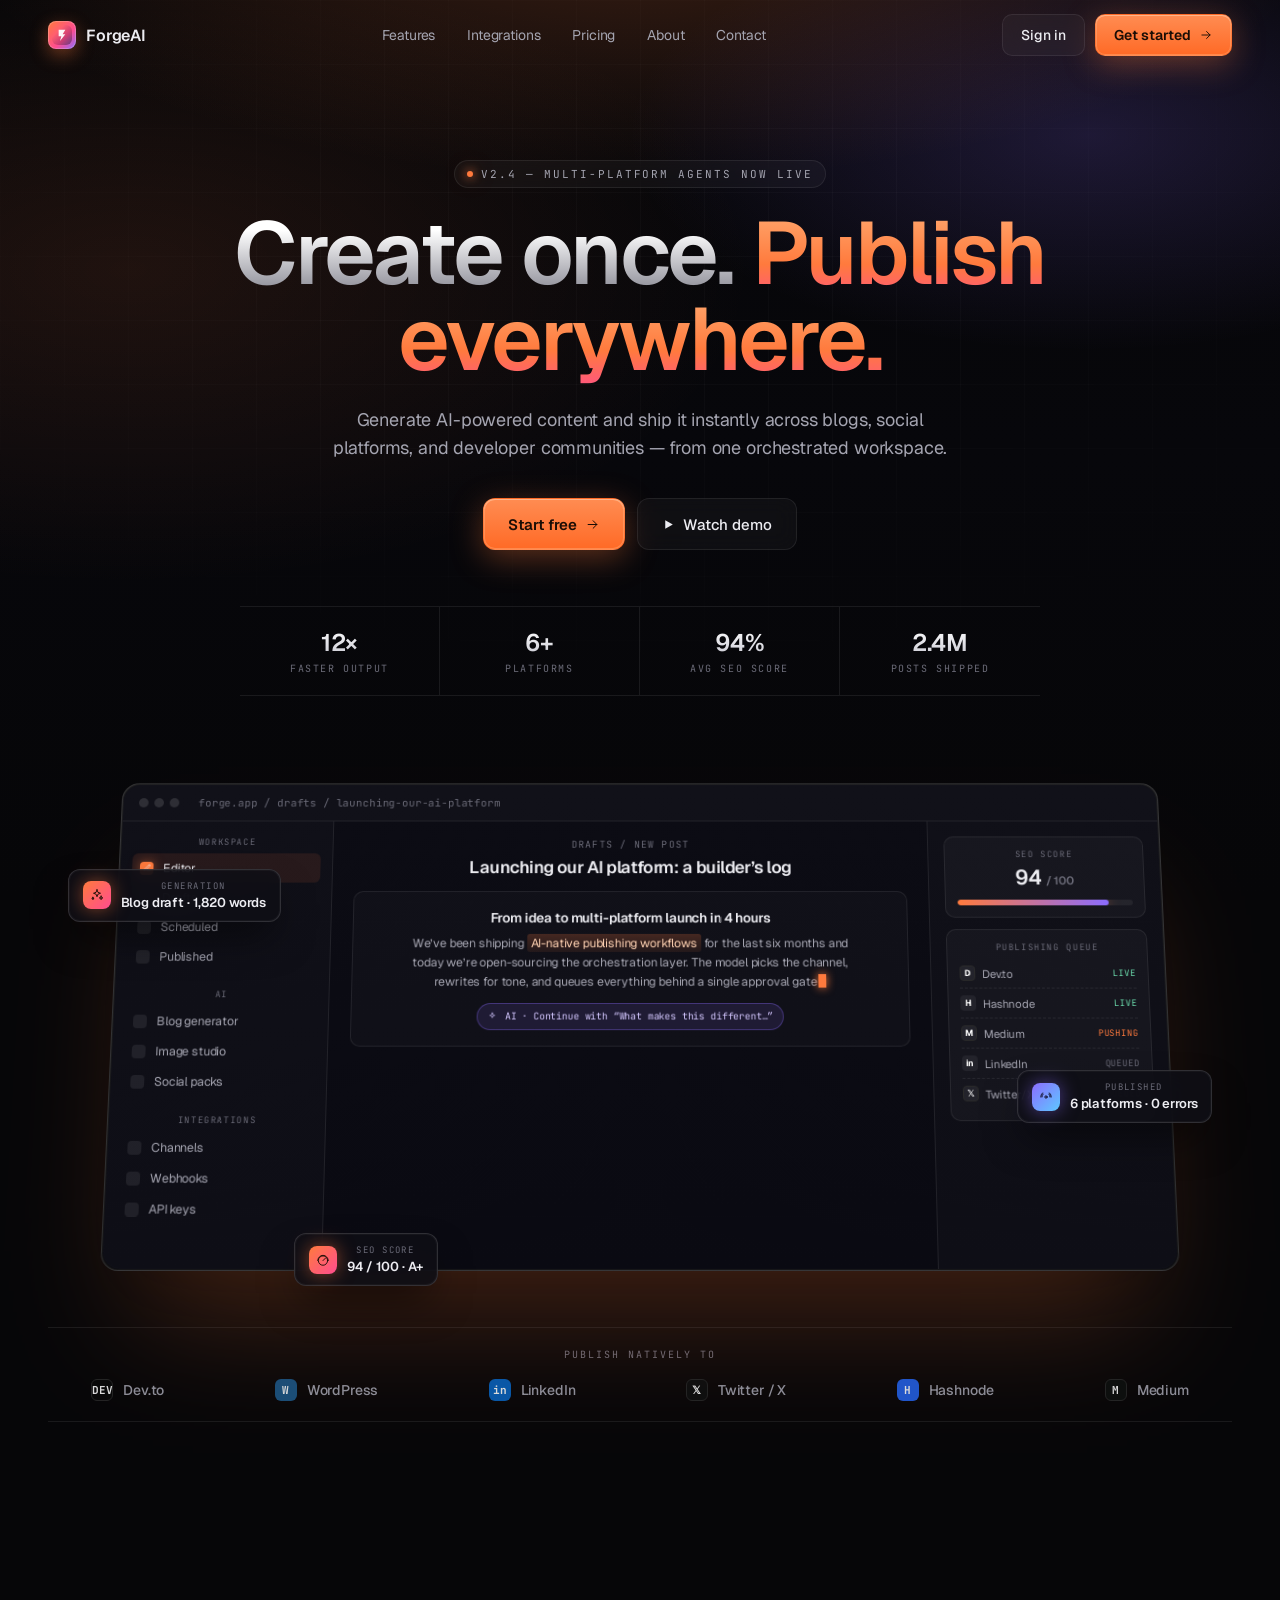
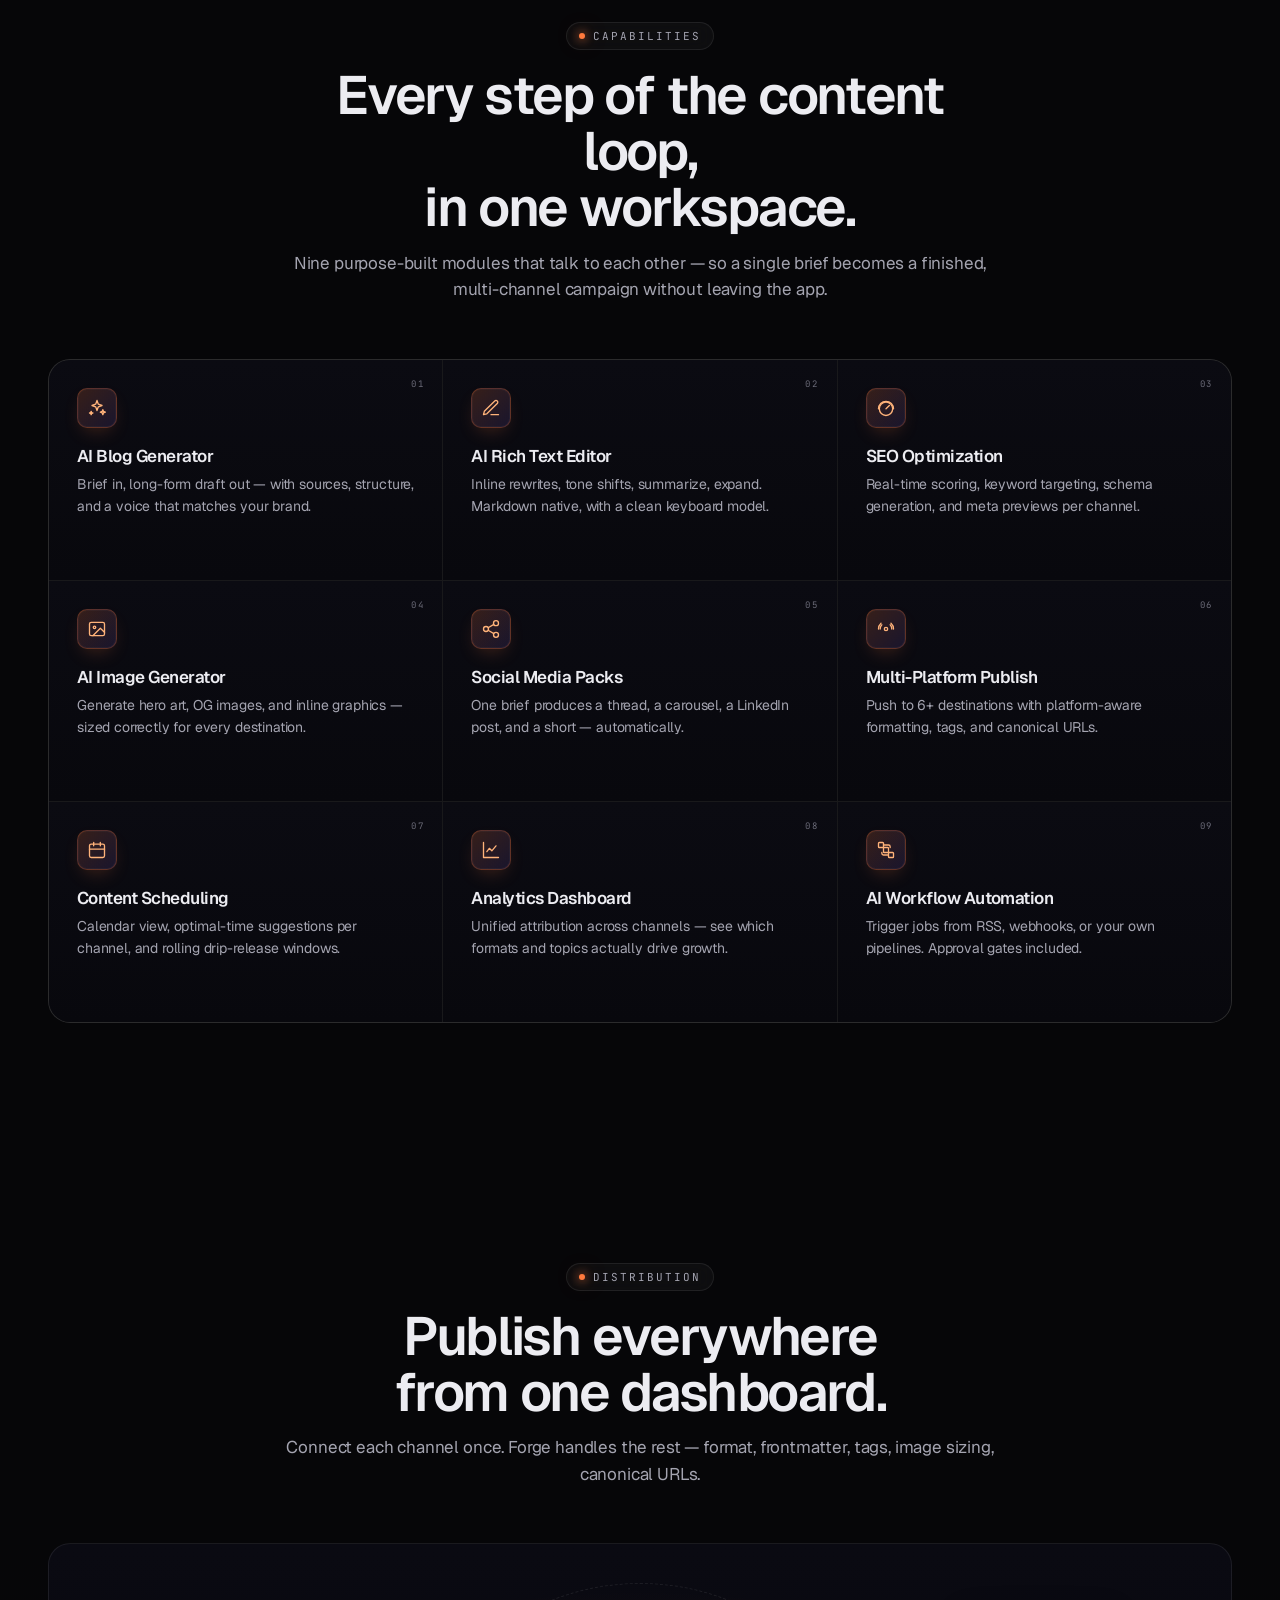
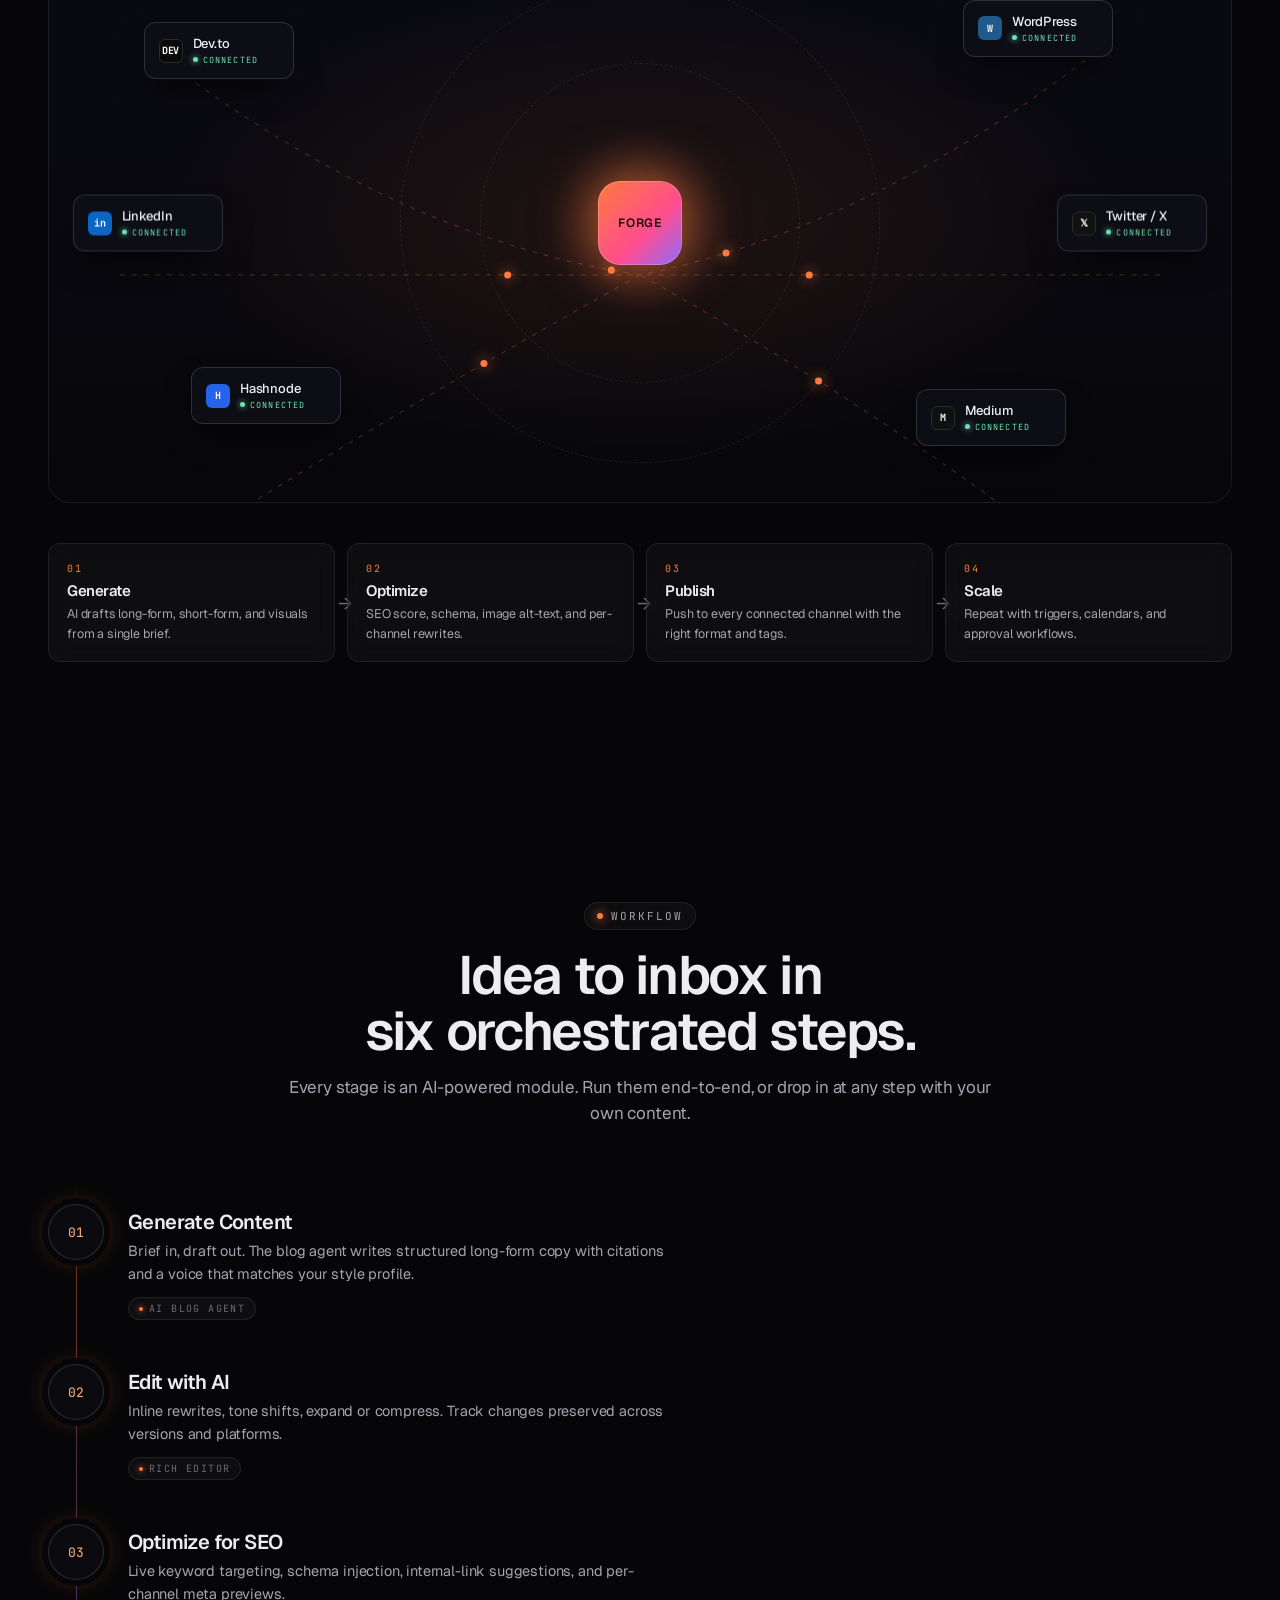
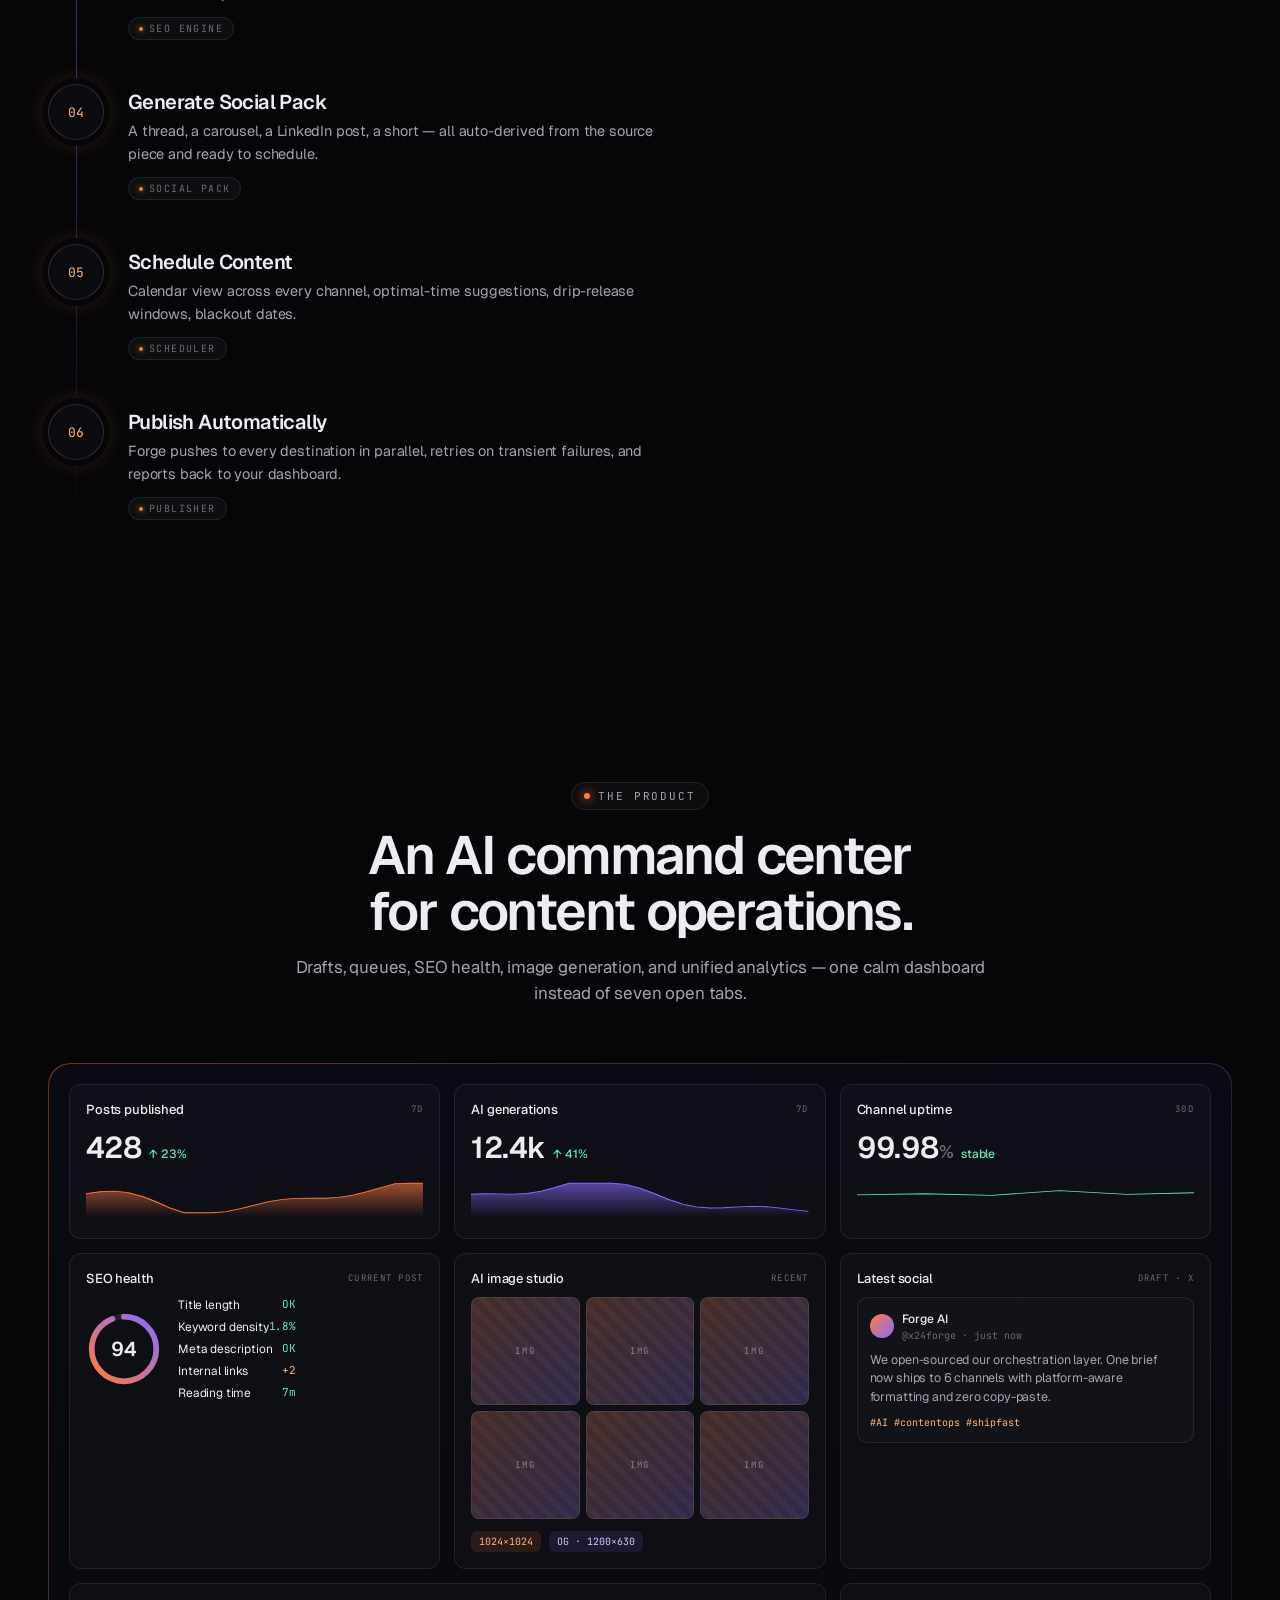
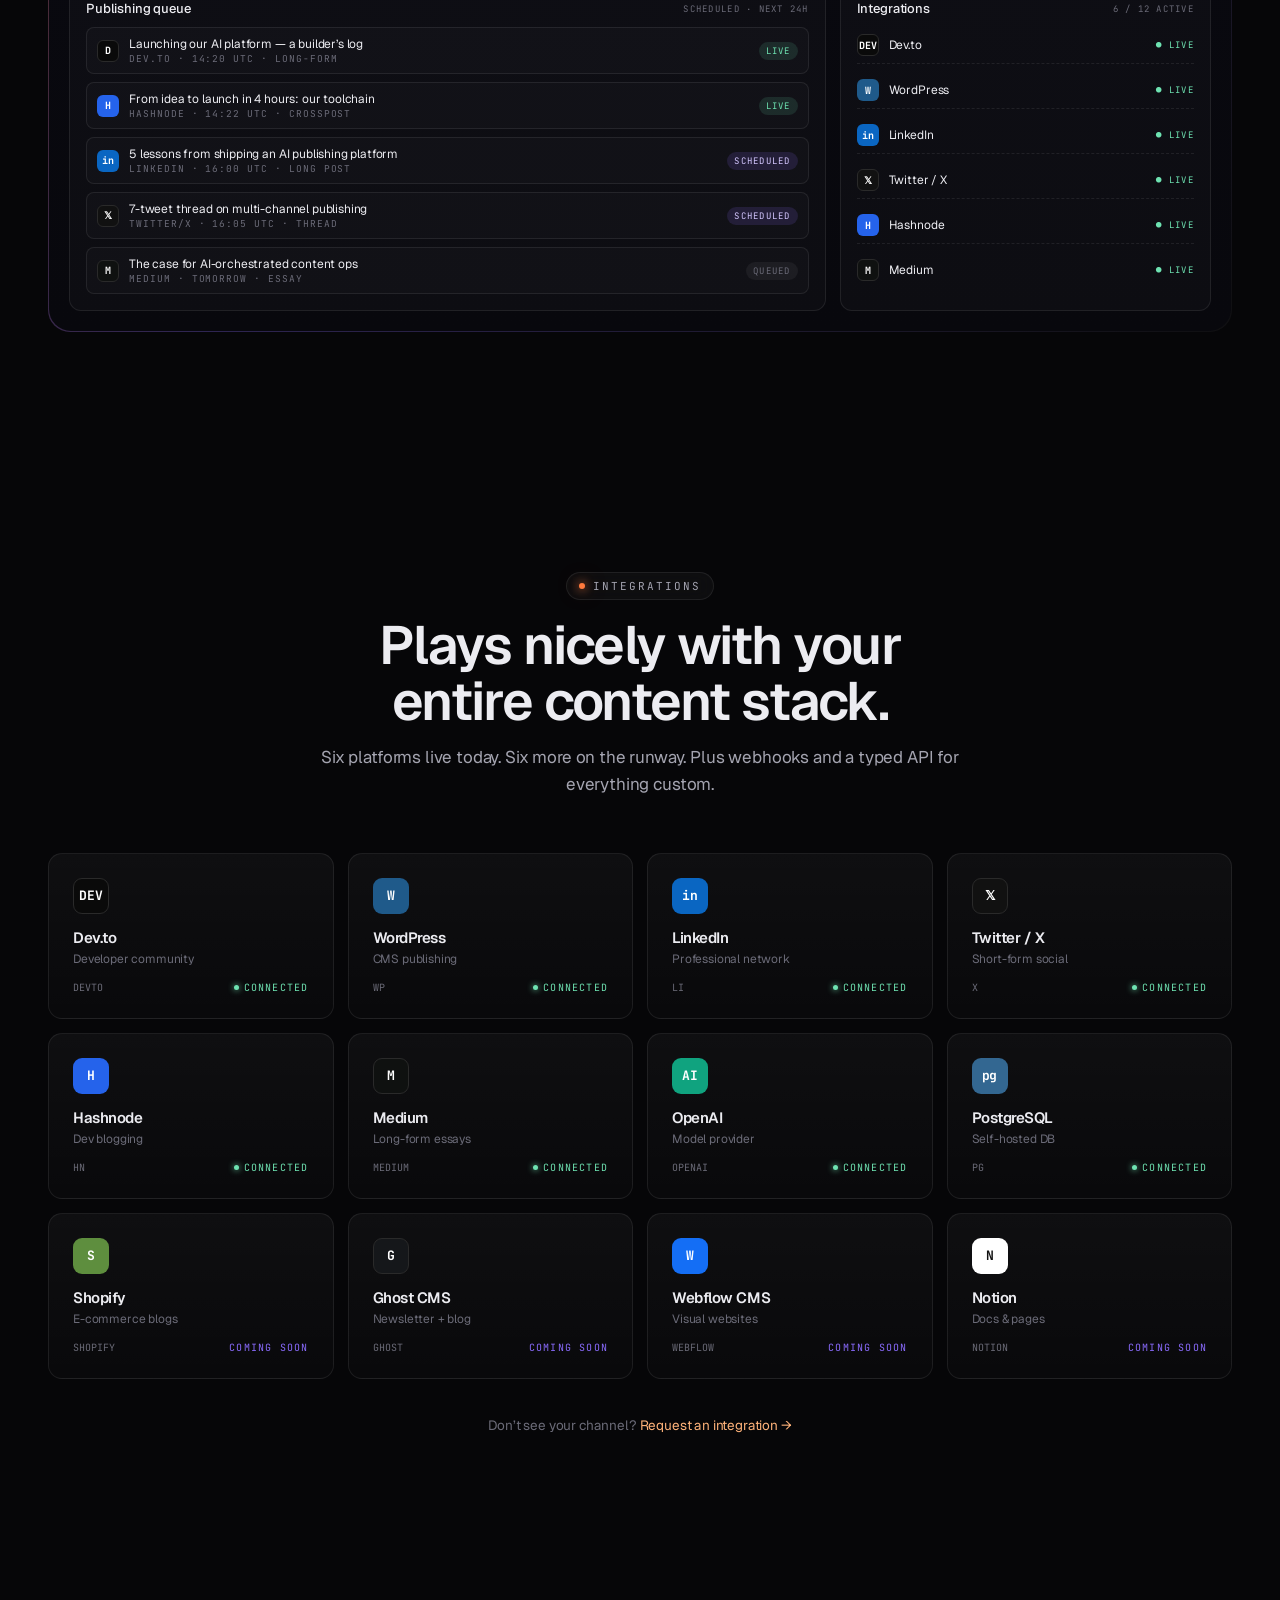
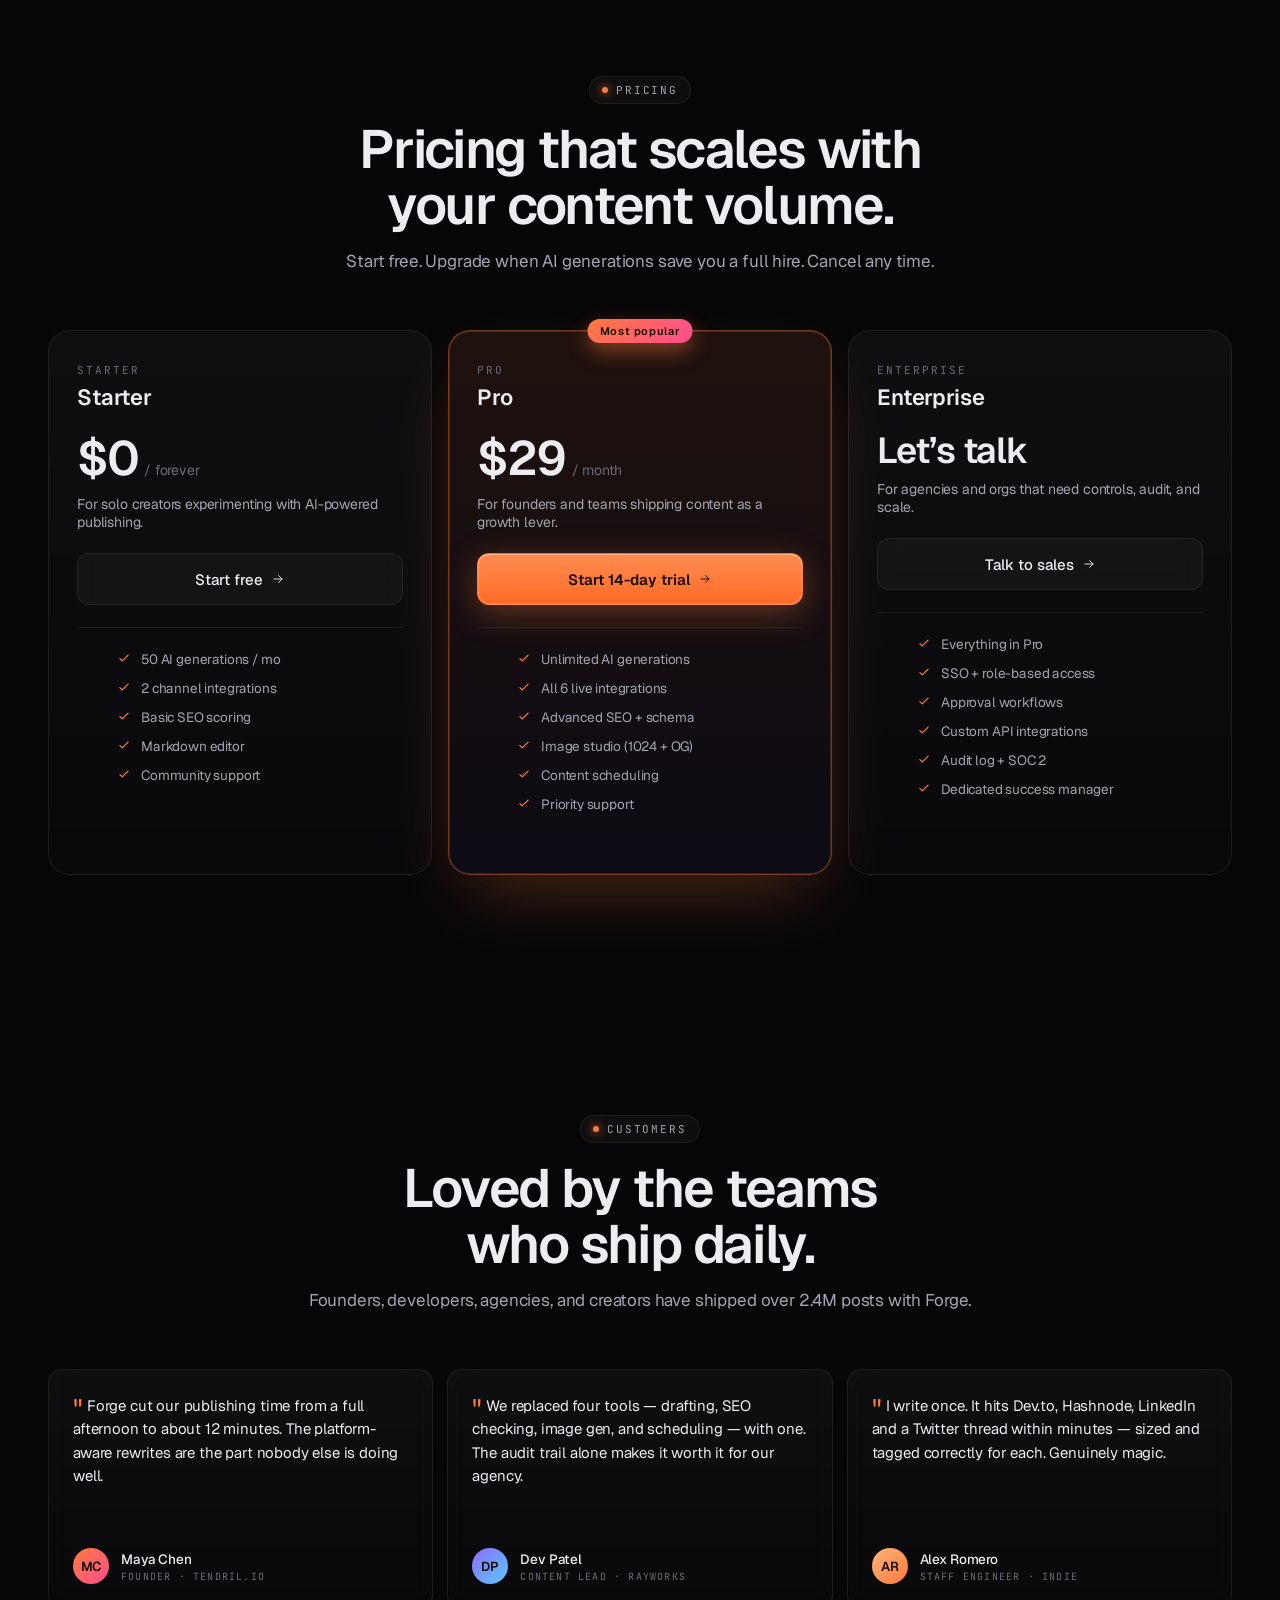
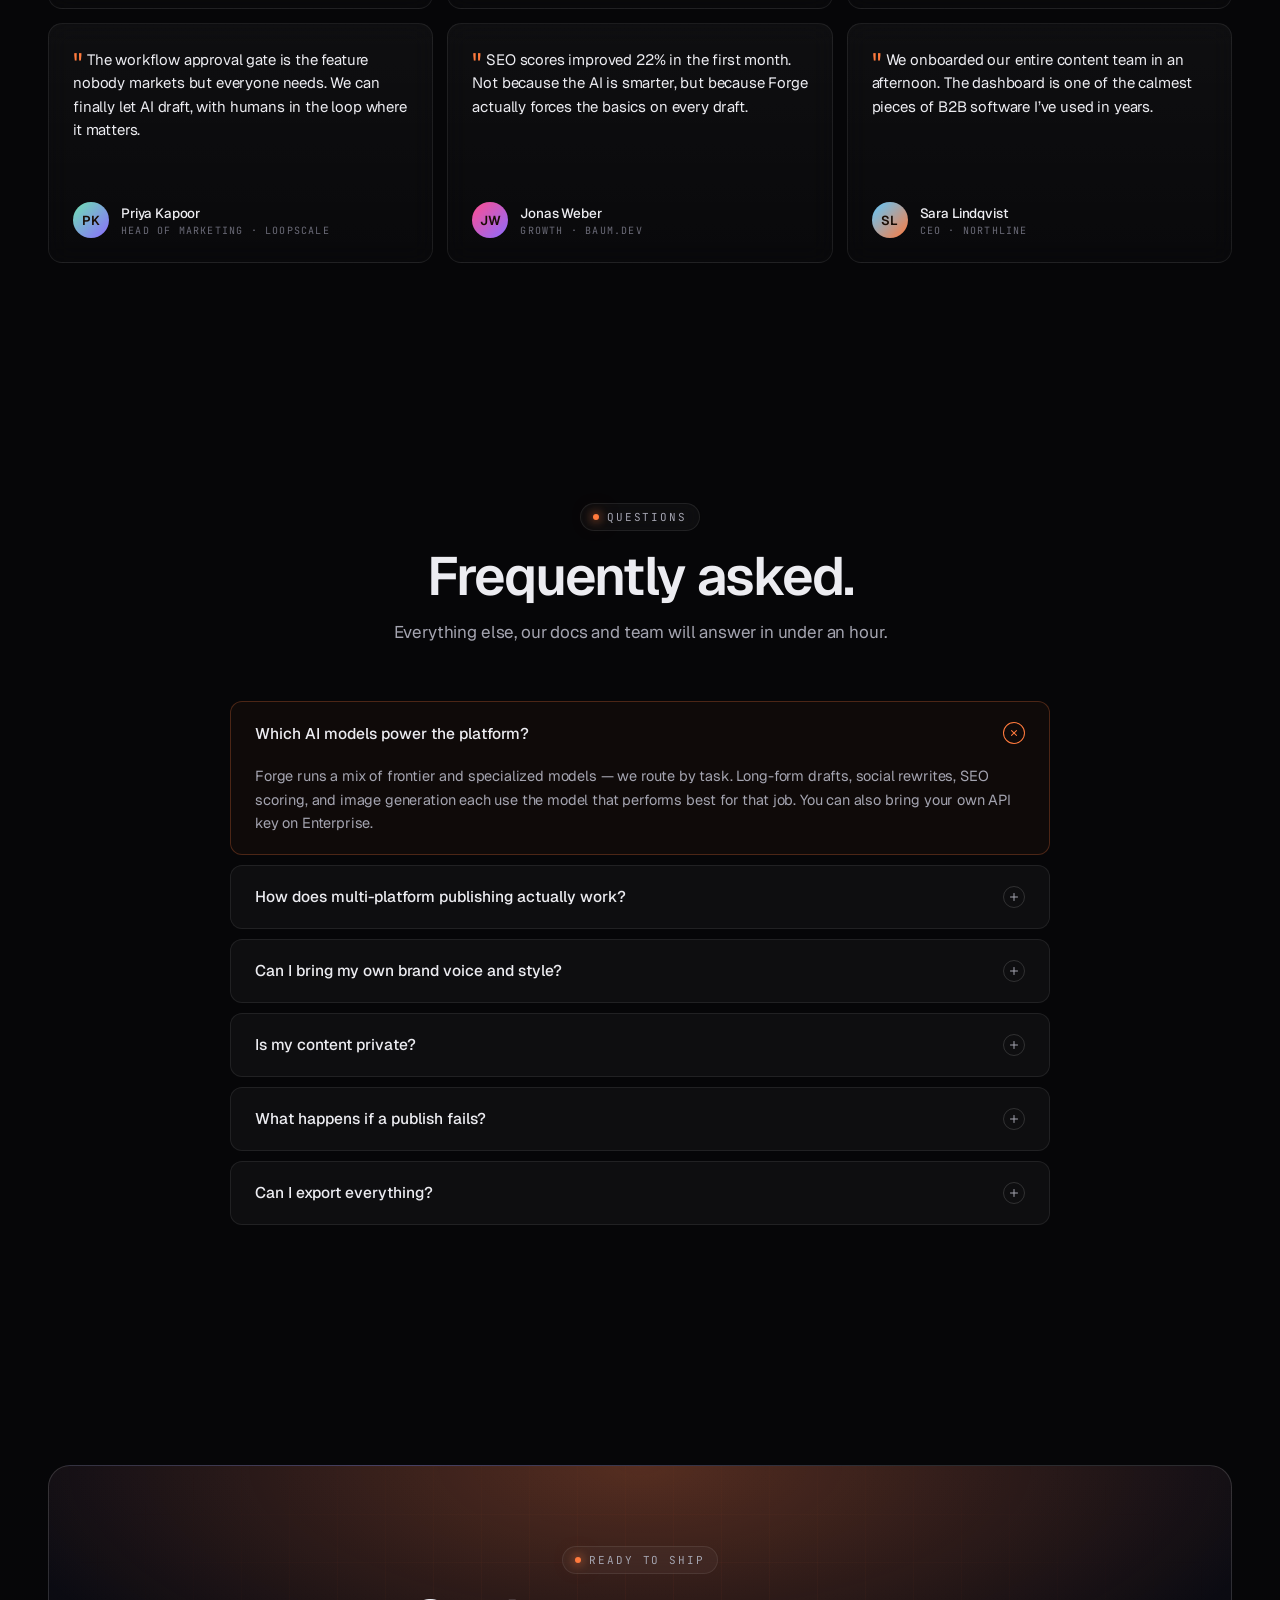
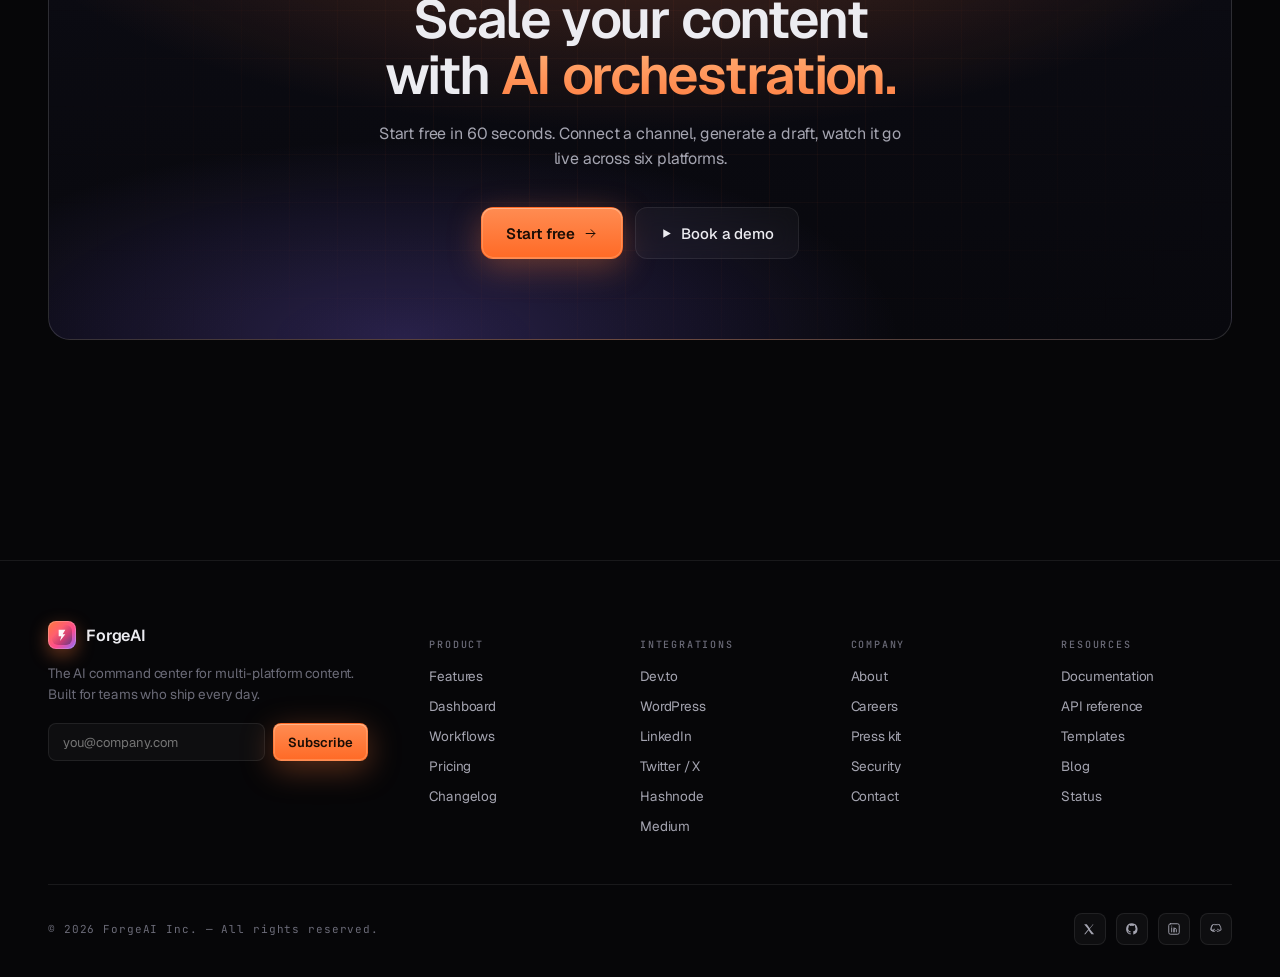
==== commit ddf08cfd: "Rename X24 Forge to ForgeAI in landing page Co-Authored-By: Claude Sonnet 4.6 <noreply@anthropic.com" ====
--- a/ForgeAI/index.html
+++ b/ForgeAI/index.html
@@ -3,7 +3,7 @@
 <head>
   <meta charset="utf-8" />
   <meta name="viewport" content="width=device-width, initial-scale=1" />
-  <title>X24 Forge — Create Once. Publish Everywhere.</title>
+  <title>ForgeAI — Create Once. Publish Everywhere.</title>
   <link rel="preconnect" href="https://fonts.googleapis.com" />
   <link rel="preconnect" href="https://fonts.gstatic.com" crossorigin />
   <link href="https://fonts.googleapis.com/css2?family=Geist:wght@300;400;500;600;700&family=JetBrains+Mono:wght@400;500;600&display=swap" rel="stylesheet" />
@@ -19,7 +19,7 @@
         <span class="logo-mark">
           <svg viewBox="0 0 24 24" fill="none"><path d="M7 4 L17 4 L13 11 L17 11 L9 21 L11 14 L7 14 Z" fill="white" opacity="0.95"/></svg>
         </span>
-        <span>X24 Forge</span>
+        <span>ForgeAI</span>
       </a>
       <div class="nav-links">
         <a class="nav-link" href="#features">Features</a>
@@ -573,7 +573,7 @@
         <div class="footer-brand">
           <a href="#" class="logo">
             <span class="logo-mark"><svg viewBox="0 0 24 24" fill="none"><path d="M7 4 L17 4 L13 11 L17 11 L9 21 L11 14 L7 14 Z" fill="white" opacity="0.95"/></svg></span>
-            <span>X24 Forge</span>
+            <span>ForgeAI</span>
           </a>
           <p>The AI command center for multi-platform content. Built for teams who ship every day.</p>
           <form class="newsletter" onsubmit="event.preventDefault();">
@@ -624,7 +624,7 @@
         </div>
       </div>
       <div class="footer-base">
-        <span>© 2026 X24 Forge Inc. — All rights reserved.</span>
+        <span>© 2026 ForgeAI Inc. — All rights reserved.</span>
         <div class="socials">
           <a href="#" aria-label="Twitter"><svg width="14" height="14" viewBox="0 0 24 24" fill="currentColor" stroke="none"><path d="M18 4l-6.5 8L19 21h-4.5L9.5 14 4 21H2l7-8.5L2 4h4.5l5 6.5L17 4z"/></svg></a>
           <a href="#" aria-label="GitHub"><svg width="14" height="14" viewBox="0 0 24 24" fill="currentColor" stroke="none"><path d="M12 2a10 10 0 0 0-3.2 19.5c.5.1.7-.2.7-.5v-2c-2.8.6-3.4-1.2-3.4-1.2-.5-1.1-1.1-1.4-1.1-1.4-.9-.6.1-.6.1-.6 1 .1 1.5 1 1.5 1 .9 1.5 2.3 1.1 2.9.8.1-.6.3-1.1.6-1.4-2.2-.3-4.6-1.1-4.6-5 0-1.1.4-2 1-2.7-.1-.3-.4-1.3.1-2.7 0 0 .8-.3 2.7 1a9.4 9.4 0 0 1 5 0c1.9-1.3 2.7-1 2.7-1 .5 1.4.2 2.4.1 2.7.6.7 1 1.6 1 2.7 0 3.9-2.3 4.7-4.6 5 .4.3.7.9.7 1.9v2.8c0 .3.2.6.7.5A10 10 0 0 0 12 2z"/></svg></a>
